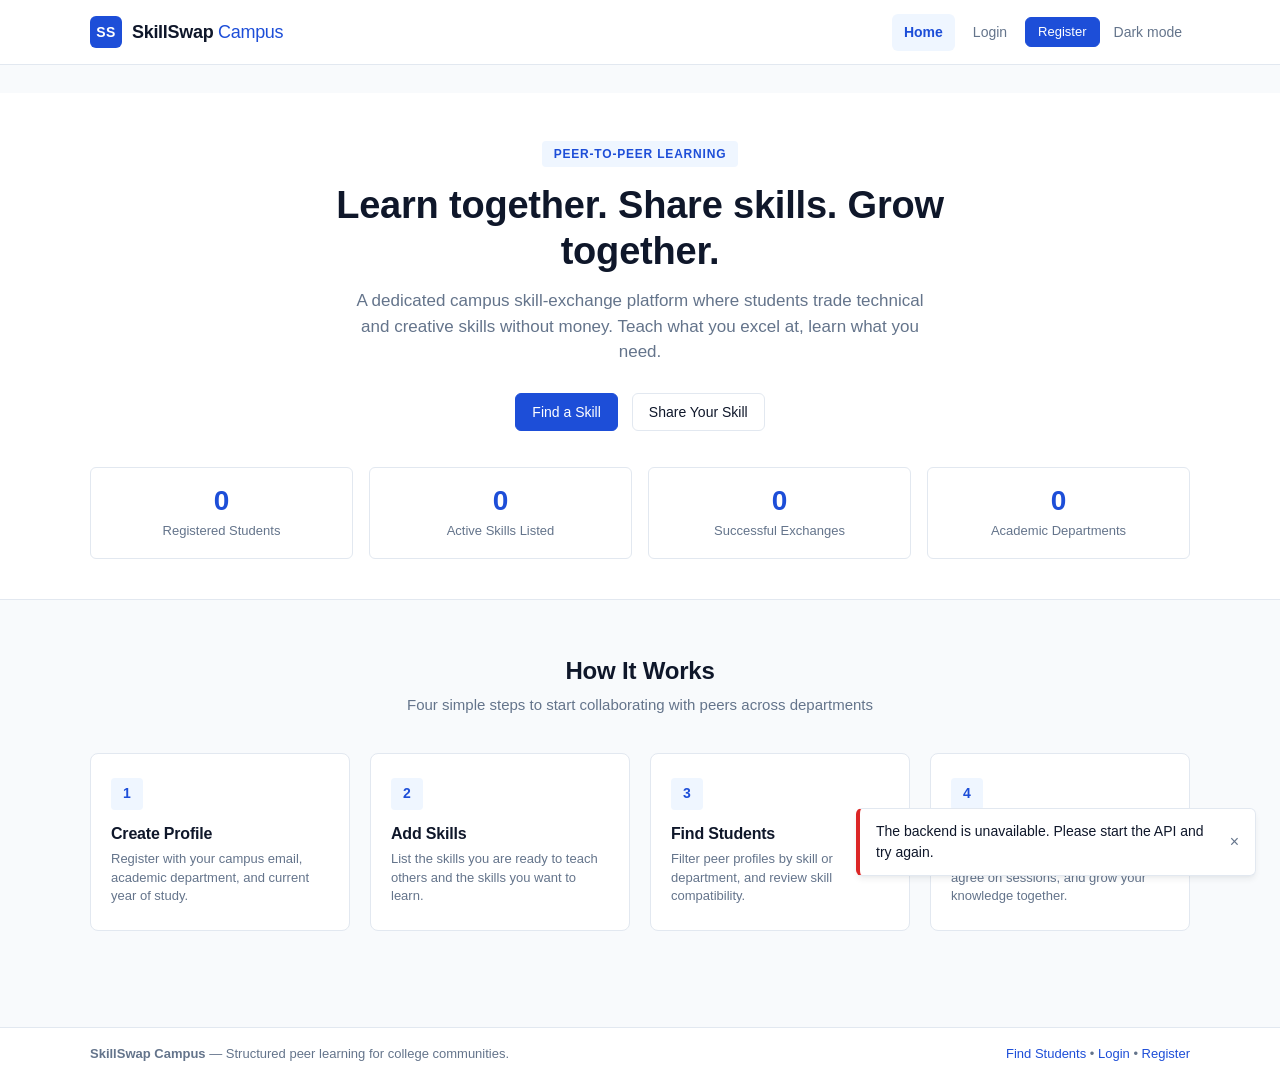
==== index.html @ cbee6427 "Add SkillSwap project with security and feature fixes" ====
<!DOCTYPE html>
<html lang="en">
<head>
  <meta charset="UTF-8">
  <meta name="viewport" content="width=device-width, initial-scale=1.0">
  <title>SkillSwap Campus - College Student Skill-Exchange Platform</title>
  <link rel="stylesheet" href="css/style.css">
</head>
<body>

  <!-- Top Navigation Bar -->
  <header class="site-header">
    <div id="navbar-container"></div>
  </header>

  <!-- Main Content -->
  <main class="main-content">
    <!-- Hero Section -->
    <section class="hero-section">
      <div class="container">
        <span class="hero-tag">Peer-to-Peer Learning</span>
        <h1 class="hero-title">Learn together. Share skills. Grow together.</h1>
        <p class="hero-description">
          A dedicated campus skill-exchange platform where students trade technical and creative skills without money. Teach what you excel at, learn what you need.
        </p>
        <div class="hero-actions">
          <a href="find-students.html" class="btn btn-primary">Find a Skill</a>
          <a href="register.html" class="btn btn-secondary">Share Your Skill</a>
        </div>

        <!-- Platform statistics from current local data -->
        <div class="stats-grid" id="stats-grid">
          <div class="stat-card">
            <div class="stat-value" id="stat-students">0</div>
            <div class="stat-label">Registered Students</div>
          </div>
          <div class="stat-card">
            <div class="stat-value" id="stat-skills">0</div>
            <div class="stat-label">Active Skills Listed</div>
          </div>
          <div class="stat-card">
            <div class="stat-value" id="stat-exchanges">0</div>
            <div class="stat-label">Successful Exchanges</div>
          </div>
          <div class="stat-card">
            <div class="stat-value" id="stat-departments">0</div>
            <div class="stat-label">Academic Departments</div>
          </div>
        </div>
      </div>
    </section>

    <!-- How It Works Section -->
    <section class="how-it-works-section">
      <div class="container">
        <div class="section-header">
          <h2 class="section-title">How It Works</h2>
          <p class="section-subtitle">Four simple steps to start collaborating with peers across departments</p>
        </div>

        <div class="steps-grid">
          <div class="step-card">
            <div class="step-number">1</div>
            <h3 class="step-title">Create Profile</h3>
            <p class="step-desc">Register with your campus email, academic department, and current year of study.</p>
          </div>

          <div class="step-card">
            <div class="step-number">2</div>
            <h3 class="step-title">Add Skills</h3>
            <p class="step-desc">List the skills you are ready to teach others and the skills you want to learn.</p>
          </div>

          <div class="step-card">
            <div class="step-number">3</div>
            <h3 class="step-title">Find Students</h3>
            <p class="step-desc">Filter peer profiles by skill or department, and review skill compatibility.</p>
          </div>

          <div class="step-card">
            <div class="step-number">4</div>
            <h3 class="step-title">Exchange Skills</h3>
            <p class="step-desc">Send structured swap requests, agree on sessions, and grow your knowledge together.</p>
          </div>
        </div>
      </div>
    </section>
  </main>

  <!-- Footer -->
  <footer class="site-footer">
    <div class="container footer-content">
      <div>
        <strong>SkillSwap Campus</strong> &mdash; Structured peer learning for college communities.
      </div>
      <div>
        <a href="find-students.html">Find Students</a> &bull;
        <a href="login.html">Login</a> &bull;
        <a href="register.html">Register</a>
      </div>
    </div>
  </footer>

  <!-- Scripts -->
  <script src="js/api.js"></script>
  <script src="js/app.js"></script>
  <script>
    document.addEventListener("DOMContentLoaded", async () => {
      try {
        const stats = await getStats();
        document.getElementById("stat-students").textContent = stats.students;
        document.getElementById("stat-skills").textContent = stats.skills;
        document.getElementById("stat-exchanges").textContent = stats.exchanges;
        document.getElementById("stat-departments").textContent = stats.departments;
      } catch (error) {
        showToast(error.message, "error");
      }
    });
  </script>
</body>
</html>
---- css/style.css ----
/**
 * SkillSwap Campus - Main Stylesheet
 * Clean, modern college-tech design system.
 * Professional cards, subtle borders, clear typography, and consistent spacing.
 */

:root {
  --font-sans: "Trebuchet MS", "Segoe UI", sans-serif;
  
  /* Primary College Tech Palette */
  --color-primary: #1d4ed8;
  --color-primary-hover: #1e40af;
  --color-primary-light: #eff6ff;
  --color-primary-border: #bfdbfe;

  /* Neutral Shades */
  --color-bg: #f8fafc;
  --color-surface: #ffffff;
  --color-surface-hover: #f1f5f9;
  --color-text-main: #0f172a;
  --color-text-muted: #64748b;
  --color-text-light: #94a3b8;
  --color-border: #e2e8f0;
  --color-border-hover: #cbd5e1;
  --color-border-focus: #93c5fd;

  /* State / Status Colors */
  --color-success: #059669;
  --color-success-bg: #ecfdf5;
  --color-success-border: #a7f3d0;
  --color-success-text: #065f46;

  --color-warning: #d97706;
  --color-warning-bg: #fffbeb;
  --color-warning-border: #fde68a;
  --color-warning-text: #92400e;

  --color-danger: #dc2626;
  --color-danger-bg: #fef2f2;
  --color-danger-border: #fecaca;
  --color-danger-text: #991b1b;

  /* Sizing and Spacing */
  --radius-sm: 4px;
  --radius-md: 6px;
  --radius-lg: 8px;
  --shadow-sm: 0 1px 2px 0 rgba(15, 23, 42, 0.05);
  --shadow-md: 0 4px 6px -1px rgba(15, 23, 42, 0.07), 0 2px 4px -2px rgba(15, 23, 42, 0.05);
  --shadow-lg: 0 10px 15px -3px rgba(15, 23, 42, 0.08), 0 4px 6px -4px rgba(15, 23, 42, 0.04);
  
  --max-width: 1140px;
  --header-height: 64px;
}

body[data-theme="dark"] {
  --color-bg: #111827;
  --color-surface: #1f2937;
  --color-surface-hover: #273548;
  --color-text-main: #f3f4f6;
  --color-text-muted: #aab5c5;
  --color-text-light: #7d8ba0;
  --color-border: #374151;
  --color-border-hover: #4b5563;
  --color-primary-light: #1e3a5f;
  --color-primary-border: #35679b;
  --color-success-bg: #123b32;
  --color-success-border: #23745d;
  --color-success-text: #9be2c7;
  --color-warning-bg: #493718;
  --color-warning-border: #8a6a25;
  --color-warning-text: #f5d58a;
  --color-danger-bg: #4a2024;
  --color-danger-border: #8b3f47;
  --color-danger-text: #fecaca;
  --shadow-sm: 0 1px 2px rgba(0, 0, 0, 0.24);
  --shadow-md: 0 4px 12px rgba(0, 0, 0, 0.28);
}

/* Base Reset & Box Sizing */
*, *::before, *::after {
  box-sizing: border-box;
  margin: 0;
  padding: 0;
}

body {
  font-family: var(--font-sans);
  font-size: 15px;
  line-height: 1.5;
  color: var(--color-text-main);
  background-color: var(--color-bg);
  min-height: 100vh;
  display: flex;
  flex-direction: column;
  -webkit-font-smoothing: antialiased;
}

a {
  color: var(--color-primary);
  text-decoration: none;
  transition: color 0.15s ease;
}

a:hover {
  color: var(--color-primary-hover);
}

img, svg {
  vertical-align: middle;
}

button, input, select, textarea {
  font-family: inherit;
  font-size: inherit;
}

/* Layout Containers */
.container {
  width: 100%;
  max-width: var(--max-width);
  margin-left: auto;
  margin-right: auto;
  padding-left: 20px;
  padding-right: 20px;
}

.main-content {
  flex: 1;
  padding-top: 28px;
  padding-bottom: 40px;
}

/* Header & Navbar */
.site-header {
  background-color: var(--color-surface);
  border-bottom: 1px solid var(--color-border);
  position: sticky;
  top: 0;
  z-index: 100;
}

.navbar {
  display: flex;
  align-items: center;
  justify-content: space-between;
  height: var(--header-height);
  max-width: var(--max-width);
  margin: 0 auto;
  padding: 0 20px;
}

.nav-brand {
  display: flex;
  align-items: center;
}

.brand-link {
  display: flex;
  align-items: center;
  gap: 10px;
  text-decoration: none;
}

.brand-logo-icon {
  display: inline-flex;
  align-items: center;
  justify-content: center;
  width: 32px;
  height: 32px;
  background-color: var(--color-primary);
  color: #ffffff;
  font-weight: 700;
  font-size: 14px;
  border-radius: var(--radius-md);
  letter-spacing: 0.5px;
}

.brand-title {
  font-size: 18px;
  font-weight: 700;
  color: var(--color-text-main);
  letter-spacing: -0.3px;
}

.brand-subtitle {
  font-weight: 400;
  color: var(--color-primary);
}

.nav-collapse {
  display: flex;
  align-items: center;
}

.nav-menu {
  display: flex;
  align-items: center;
  list-style: none;
  gap: 6px;
}

.nav-link {
  display: inline-flex;
  align-items: center;
  padding: 8px 12px;
  font-size: 14px;
  font-weight: 500;
  color: var(--color-text-muted);
  border-radius: var(--radius-md);
  transition: all 0.15s ease;
}

.nav-link:hover {
  color: var(--color-text-main);
  background-color: var(--color-surface-hover);
}

.nav-link.active {
  color: var(--color-primary);
  background-color: var(--color-primary-light);
  font-weight: 600;
}

.badge-counter {
  margin-left: 6px;
  display: inline-flex;
  align-items: center;
  justify-content: center;
  background-color: var(--color-danger);
  color: #ffffff;
  font-size: 11px;
  font-weight: 600;
  min-width: 18px;
  height: 18px;
  padding: 0 5px;
  border-radius: 9px;
  line-height: 1;
}

.user-info-item {
  display: flex;
  align-items: center;
  gap: 12px;
  margin-left: 12px;
  padding-left: 12px;
  border-left: 1px solid var(--color-border);
}

.user-greeting {
  display: flex;
  align-items: center;
  gap: 8px;
  font-size: 13px;
  color: var(--color-text-muted);
}

.user-avatar-small {
  width: 26px;
  height: 26px;
  background-color: var(--color-border);
  color: var(--color-text-main);
  border-radius: var(--radius-sm);
  display: inline-flex;
  align-items: center;
  justify-content: center;
  font-weight: 600;
  font-size: 12px;
}

.dashboard-profile-menu {
  position: relative;
}

.dashboard-profile-trigger {
  display: inline-flex;
  align-items: center;
  gap: 8px;
  min-height: 36px;
  padding: 4px 8px 4px 5px;
  color: var(--color-text-main);
  background: transparent;
  border: 1px solid transparent;
  border-radius: var(--radius-md);
  cursor: pointer;
  font: inherit;
  font-weight: 600;
}

.dashboard-profile-trigger:hover,
.dashboard-profile-trigger[aria-expanded="true"] {
  background: var(--color-surface-hover);
  border-color: var(--color-border);
}

.dashboard-profile-trigger:focus-visible,
.dashboard-profile-menu a:focus-visible,
.dashboard-profile-menu button:focus-visible {
  outline: 2px solid var(--color-primary);
  outline-offset: 2px;
}

.dashboard-profile-trigger .user-avatar-small {
  width: 28px;
  height: 28px;
  border-radius: 50%;
  background: var(--color-primary-light);
  color: var(--color-primary);
}

.dashboard-profile-arrow {
  color: var(--color-text-muted);
  font-size: 12px;
}

.dashboard-profile-dropdown {
  position: absolute;
  top: calc(100% + 8px);
  right: 0;
  z-index: 300;
  display: none;
  width: 236px;
  padding: 8px;
  background: var(--color-surface);
  border: 1px solid var(--color-border);
  border-radius: var(--radius-md);
  box-shadow: var(--shadow-md);
}

.dashboard-profile-dropdown.open {
  display: block;
}

.dashboard-profile-summary {
  padding: 8px 9px 10px;
}

.dashboard-profile-summary strong,
.dashboard-profile-summary small {
  display: block;
}

.dashboard-profile-summary strong {
  color: var(--color-text-main);
  font-size: 14px;
}

.dashboard-profile-summary small {
  overflow: hidden;
  margin-top: 2px;
  color: var(--color-text-muted);
  font-size: 11px;
  text-overflow: ellipsis;
  white-space: nowrap;
}

.dashboard-profile-divider {
  height: 1px;
  margin: 4px 0;
  background: var(--color-border);
}

.dashboard-profile-dropdown a,
.dashboard-profile-dropdown .dashboard-menu-action {
  display: block;
  width: 100%;
  padding: 8px 9px;
  color: var(--color-text-main);
  background: transparent;
  border: 0;
  border-radius: var(--radius-sm);
  cursor: pointer;
  font: inherit;
  font-size: 13px;
  text-align: left;
  text-decoration: none;
}

.dashboard-profile-dropdown a:hover,
.dashboard-profile-dropdown .dashboard-menu-action:hover {
  color: var(--color-primary);
  background: var(--color-surface-hover);
}

.dashboard-profile-dropdown .dashboard-menu-logout:hover {
  color: var(--color-danger);
}

.nav-toggle {
  display: none;
  background: none;
  border: 1px solid var(--color-border);
  border-radius: var(--radius-sm);
  padding: 6px 8px;
  cursor: pointer;
  flex-direction: column;
  gap: 4px;
}

.toggle-bar {
  display: block;
  width: 18px;
  height: 2px;
  background-color: var(--color-text-main);
}

/* Typography & Headings */
h1, h2, h3, h4, h5, h6 {
  color: var(--color-text-main);
  font-weight: 600;
  line-height: 1.25;
  letter-spacing: -0.2px;
}

h1 { font-size: 28px; }
h2 { font-size: 22px; }
h3 { font-size: 18px; }
h4 { font-size: 16px; }

.page-header {
  margin-bottom: 24px;
}

.page-header-row {
  display: flex;
  justify-content: space-between;
  align-items: flex-start;
  gap: 16px;
  flex-wrap: wrap;
}

.page-title {
  margin-bottom: 4px;
}

.page-description {
  color: var(--color-text-muted);
  font-size: 14px;
}

/* Buttons */
.btn {
  display: inline-flex;
  align-items: center;
  justify-content: center;
  padding: 9px 16px;
  font-size: 14px;
  font-weight: 500;
  border-radius: var(--radius-md);
  border: 1px solid transparent;
  cursor: pointer;
  transition: all 0.15s ease;
  line-height: 1.3;
  text-decoration: none;
  gap: 6px;
}

.btn-primary {
  background-color: var(--color-primary);
  color: #ffffff;
  border-color: var(--color-primary);
}

.btn-primary:hover {
  background-color: var(--color-primary-hover);
  border-color: var(--color-primary-hover);
  color: #ffffff;
}

.btn-secondary {
  background-color: var(--color-surface);
  color: var(--color-text-main);
  border-color: var(--color-border);
}

.btn-secondary:hover {
  background-color: var(--color-surface-hover);
  border-color: var(--color-border-hover);
  color: var(--color-text-main);
}

.btn-success {
  background-color: var(--color-success);
  color: #ffffff;
  border-color: var(--color-success);
}

.btn-success:hover {
  background-color: #047857;
  color: #ffffff;
}

.btn-danger {
  background-color: var(--color-danger);
  color: #ffffff;
  border-color: var(--color-danger);
}

.btn-danger:hover {
  background-color: #b91c1c;
  color: #ffffff;
}

.btn-outline-danger {
  background-color: transparent;
  color: var(--color-danger);
  border-color: var(--color-danger-border);
}

.btn-outline-danger:hover {
  background-color: var(--color-danger-bg);
  border-color: var(--color-danger);
}

.btn-text {
  background: none;
  border: none;
  color: var(--color-text-muted);
  cursor: pointer;
  font-size: 14px;
  padding: 6px 8px;
  border-radius: var(--radius-sm);
  transition: color 0.15s ease;
}

.btn-text:hover {
  color: var(--color-text-main);
  background-color: var(--color-surface-hover);
}

.theme-toggle {
  white-space: nowrap;
}

.btn-logout:hover {
  color: var(--color-danger);
  animation: logoutPulse 0.9s ease-in-out infinite;
}

@keyframes logoutPulse {
  0%, 100% { opacity: 1; }
  50% { opacity: 0.55; }
}

.btn-sm {
  padding: 6px 12px;
  font-size: 13px;
}

.btn-block {
  width: 100%;
}

/* Cards & Surfaces */
.card {
  background-color: var(--color-surface);
  border: 1px solid var(--color-border);
  border-radius: var(--radius-lg);
  box-shadow: var(--shadow-sm);
  padding: 20px;
}

.card-header {
  display: flex;
  justify-content: space-between;
  align-items: center;
  padding-bottom: 14px;
  margin-bottom: 16px;
  border-bottom: 1px solid var(--color-border);
}

.card-title {
  font-size: 16px;
  font-weight: 600;
  color: var(--color-text-main);
}

/* Badges & Tags */
.badge {
  display: inline-flex;
  align-items: center;
  padding: 3px 8px;
  font-size: 12px;
  font-weight: 500;
  border-radius: var(--radius-sm);
  line-height: 1.2;
}

.badge-primary {
  background-color: var(--color-primary-light);
  color: var(--color-primary);
  border: 1px solid var(--color-primary-border);
}

.badge-success {
  background-color: var(--color-success-bg);
  color: var(--color-success-text);
  border: 1px solid var(--color-success-border);
}

.badge-warning {
  background-color: var(--color-warning-bg);
  color: var(--color-warning-text);
  border: 1px solid var(--color-warning-border);
}

.badge-danger {
  background-color: var(--color-danger-bg);
  color: var(--color-danger-text);
  border: 1px solid var(--color-danger-border);
}

.badge-neutral {
  background-color: #f1f5f9;
  color: #475569;
  border: 1px solid var(--color-border);
}

/* Skill Tags */
.skill-tag-group {
  display: flex;
  flex-wrap: wrap;
  gap: 6px;
  margin-top: 6px;
}

.skill-tag {
  display: inline-flex;
  align-items: center;
  gap: 6px;
  padding: 4px 10px;
  font-size: 13px;
  border-radius: var(--radius-sm);
  border: 1px solid var(--color-border);
  background-color: var(--color-surface);
  color: var(--color-text-main);
  transition: border-color 0.15s ease;
}

.skill-tag-teach {
  background-color: #f0fdf4;
  border-color: #bbf7d0;
  color: #166534;
}

.skill-tag-learn {
  background-color: #eff6ff;
  border-color: #bfdbfe;
  color: #1e40af;
}

.skill-tag-remove {
  background: none;
  border: none;
  cursor: pointer;
  color: var(--color-text-muted);
  font-size: 14px;
  line-height: 1;
  padding: 0;
  display: inline-flex;
}

.skill-tag-remove:hover {
  color: var(--color-danger);
}

/* Forms & Inputs */
.form-group {
  margin-bottom: 16px;
}

.form-label {
  display: block;
  font-size: 13px;
  font-weight: 500;
  color: var(--color-text-main);
  margin-bottom: 6px;
}

.form-input,
.form-select,
.form-textarea {
  width: 100%;
  padding: 9px 12px;
  font-size: 14px;
  color: var(--color-text-main);
  background-color: var(--color-surface);
  border: 1px solid var(--color-border);
  border-radius: var(--radius-md);
  transition: border-color 0.15s ease, box-shadow 0.15s ease;
  outline: none;
}

.form-input:focus,
.form-select:focus,
.form-textarea:focus {
  border-color: var(--color-primary);
  box-shadow: 0 0 0 3px rgba(29, 78, 216, 0.12);
}

.form-textarea {
  resize: vertical;
  min-height: 80px;
}

.form-help {
  font-size: 12px;
  color: var(--color-text-muted);
  margin-top: 4px;
}

.form-error {
  font-size: 12px;
  color: var(--color-danger);
  margin-top: 4px;
  display: none;
}

.form-error.visible {
  display: block;
}

/* Tables */
.table-responsive {
  width: 100%;
  overflow-x: auto;
}

.data-table {
  width: 100%;
  border-collapse: collapse;
  text-align: left;
  font-size: 14px;
}

.data-table th {
  padding: 10px 14px;
  background-color: var(--color-bg);
  color: var(--color-text-muted);
  font-weight: 600;
  font-size: 12px;
  text-transform: uppercase;
  letter-spacing: 0.5px;
  border-bottom: 1px solid var(--color-border);
}

.data-table td {
  padding: 12px 14px;
  border-bottom: 1px solid var(--color-border);
  color: var(--color-text-main);
}

.data-table tbody tr:hover {
  background-color: var(--color-surface-hover);
}

/* Modals */
.modal-overlay {
  position: fixed;
  top: 0;
  left: 0;
  right: 0;
  bottom: 0;
  background-color: rgba(15, 23, 42, 0.5);
  display: flex;
  align-items: center;
  justify-content: center;
  z-index: 1000;
  padding: 16px;
  opacity: 0;
  visibility: hidden;
  transition: opacity 0.2s ease, visibility 0.2s ease;
}

.modal-overlay.active {
  opacity: 1;
  visibility: visible;
}

.modal-box {
  background-color: var(--color-surface);
  border: 1px solid var(--color-border);
  border-radius: var(--radius-lg);
  box-shadow: var(--shadow-lg);
  width: 100%;
  max-width: 520px;
  max-height: 90vh;
  overflow-y: auto;
}

.modal-header {
  display: flex;
  justify-content: space-between;
  align-items: center;
  padding: 16px 20px;
  border-bottom: 1px solid var(--color-border);
}

.modal-title {
  font-size: 16px;
  font-weight: 600;
}

.modal-close {
  background: none;
  border: none;
  font-size: 20px;
  color: var(--color-text-muted);
  cursor: pointer;
  line-height: 1;
}

.modal-close:hover {
  color: var(--color-text-main);
}

.modal-body {
  padding: 20px;
}

.modal-footer {
  display: flex;
  justify-content: flex-end;
  gap: 10px;
  padding: 14px 20px;
  border-top: 1px solid var(--color-border);
  background-color: var(--color-bg);
}

/* Toast Notifications */
.toast-container {
  position: fixed;
  bottom: 24px;
  right: 24px;
  z-index: 1100;
  display: flex;
  flex-direction: column;
  gap: 8px;
}

.toast {
  display: flex;
  align-items: center;
  justify-content: space-between;
  gap: 12px;
  min-width: 280px;
  max-width: 400px;
  padding: 12px 16px;
  background-color: var(--color-surface);
  border: 1px solid var(--color-border);
  border-radius: var(--radius-md);
  box-shadow: var(--shadow-md);
  font-size: 14px;
  animation: slideIn 0.2s ease forwards;
}

.toast-info {
  border-left: 4px solid var(--color-primary);
}

.toast-success {
  border-left: 4px solid var(--color-success);
}

.toast-error {
  border-left: 4px solid var(--color-danger);
}

.toast-close {
  background: none;
  border: none;
  color: var(--color-text-muted);
  font-size: 16px;
  cursor: pointer;
}

.toast-fadeout {
  opacity: 0;
  transform: translateY(6px);
  transition: opacity 0.3s ease, transform 0.3s ease;
}

@keyframes slideIn {
  from { opacity: 0; transform: translateY(10px); }
  to { opacity: 1; transform: translateY(0); }
}

/* Landing Page Specifics */
.hero-section {
  padding: 48px 0 40px;
  text-align: center;
  border-bottom: 1px solid var(--color-border);
  background-color: var(--color-surface);
}

.hero-tag {
  display: inline-block;
  padding: 4px 12px;
  font-size: 12px;
  font-weight: 600;
  text-transform: uppercase;
  letter-spacing: 0.8px;
  color: var(--color-primary);
  background-color: var(--color-primary-light);
  border-radius: var(--radius-sm);
  margin-bottom: 16px;
}

.hero-title {
  font-size: 38px;
  font-weight: 700;
  color: var(--color-text-main);
  max-width: 720px;
  margin: 0 auto 14px;
  line-height: 1.2;
}

.hero-description {
  font-size: 17px;
  color: var(--color-text-muted);
  max-width: 600px;
  margin: 0 auto 28px;
}

.hero-actions {
  display: flex;
  justify-content: center;
  gap: 14px;
  flex-wrap: wrap;
}

.stats-grid {
  display: grid;
  grid-template-columns: repeat(4, 1fr);
  gap: 16px;
  margin-top: 36px;
}

.stat-card {
  background-color: var(--color-surface);
  border: 1px solid var(--color-border);
  border-radius: var(--radius-md);
  padding: 18px;
  text-align: center;
}

.stat-value {
  font-size: 28px;
  font-weight: 700;
  color: var(--color-primary);
  line-height: 1.1;
  margin-bottom: 4px;
}

.stat-label {
  font-size: 13px;
  color: var(--color-text-muted);
  font-weight: 500;
}

.how-it-works-section {
  padding: 56px 0;
}

.section-header {
  text-align: center;
  margin-bottom: 36px;
}

.section-title {
  font-size: 24px;
  margin-bottom: 8px;
}

.section-subtitle {
  color: var(--color-text-muted);
  font-size: 15px;
}

.steps-grid {
  display: grid;
  grid-template-columns: repeat(4, 1fr);
  gap: 20px;
}

.step-card {
  background-color: var(--color-surface);
  border: 1px solid var(--color-border);
  border-radius: var(--radius-lg);
  padding: 24px 20px;
  position: relative;
}

.step-number {
  display: inline-flex;
  align-items: center;
  justify-content: center;
  width: 32px;
  height: 32px;
  background-color: var(--color-primary-light);
  color: var(--color-primary);
  font-size: 14px;
  font-weight: 700;
  border-radius: var(--radius-sm);
  margin-bottom: 14px;
}

.step-title {
  font-size: 16px;
  font-weight: 600;
  margin-bottom: 6px;
}

.step-desc {
  font-size: 13px;
  color: var(--color-text-muted);
  line-height: 1.45;
}

/* Auth Cards (Login & Register) */
.auth-wrapper {
  display: grid;
  grid-template-columns: minmax(0, 1fr) minmax(360px, 440px);
  align-items: center;
  gap: 72px;
  max-width: 1000px;
  min-height: 520px;
  align-items: center;
  padding: 20px 0 40px;
}

.auth-intro {
  max-width: 500px;
}

.auth-eyebrow {
  display: inline-block;
  color: var(--color-primary);
  font-size: 12px;
  font-weight: 700;
  letter-spacing: 1.2px;
  text-transform: uppercase;
  margin-bottom: 16px;
}

.auth-intro h1 {
  font-size: 38px;
  line-height: 1.08;
  margin-bottom: 18px;
}

.auth-intro > p {
  color: var(--color-text-muted);
  font-size: 16px;
  line-height: 1.65;
}

.benefit-list {
  display: grid;
  gap: 10px;
  list-style: none;
  margin: 28px 0;
  color: var(--color-text-main);
  font-size: 14px;
  font-weight: 600;
}

.benefit-list li::before {
  content: "";
  display: inline-block;
  width: 7px;
  height: 7px;
  margin-right: 12px;
  background: var(--color-success);
  border-radius: 50%;
  vertical-align: 1px;
}

.auth-callout {
  border-left: 3px solid var(--color-primary);
  padding-left: 14px;
  font-weight: 700;
  color: var(--color-text-main) !important;
}

.auth-card {
  width: 100%;
  max-width: 440px;
  background-color: var(--color-surface);
  border: 1px solid var(--color-border);
  border-radius: var(--radius-lg);
  box-shadow: var(--shadow-sm);
  padding: 24px;
}

.auth-header {
  text-align: center;
  margin-bottom: 24px;
}

.auth-brand-mark {
  display: inline-flex;
  align-items: center;
  justify-content: center;
  width: 38px;
  height: 38px;
  margin-bottom: 12px;
  border-radius: var(--radius-md);
  background: var(--color-primary);
  color: #fff;
  font-size: 13px;
  font-weight: 700;
  letter-spacing: 0.6px;
}

.auth-header h1 {
  font-size: 22px;
  margin-bottom: 6px;
}

.auth-header h2 {
  font-size: 24px;
  margin-bottom: 6px;
}

.password-field {
  position: relative;
}

.password-field .form-input {
  padding-right: 58px;
}

.password-toggle {
  position: absolute;
  top: 50%;
  right: 8px;
  transform: translateY(-50%);
  border: 0;
  background: transparent;
  color: var(--color-primary);
  cursor: pointer;
  font-size: 12px;
  font-weight: 600;
  padding: 5px;
}

.password-toggle:hover {
  color: var(--color-primary-hover);
}

.btn:disabled {
  cursor: not-allowed;
  opacity: 0.65;
}

.auth-footer {
  text-align: center;
  margin-top: 20px;
  font-size: 13px;
  color: var(--color-text-muted);
}

/* Dashboard Layout */
.dashboard-grid {
  display: grid;
  grid-template-columns: 320px 1fr;
  gap: 24px;
}

.profile-summary-box {
  text-align: center;
  padding: 20px 16px;
}

.profile-avatar-large {
  width: 64px;
  height: 64px;
  background-color: var(--color-primary-light);
  color: var(--color-primary);
  border-radius: var(--radius-md);
  display: inline-flex;
  align-items: center;
  justify-content: center;
  font-size: 24px;
  font-weight: 700;
  margin-bottom: 12px;
}

.profile-name {
  font-size: 18px;
  font-weight: 600;
  margin-bottom: 4px;
}

.profile-dept {
  font-size: 13px;
  color: var(--color-text-muted);
  margin-bottom: 12px;
}

.profile-meta-row {
  display: flex;
  justify-content: center;
  gap: 8px;
  font-size: 12px;
  color: var(--color-text-muted);
  margin-bottom: 16px;
}

.quick-actions-bar {
  display: flex;
  gap: 10px;
  margin-bottom: 20px;
  flex-wrap: wrap;
}

.dashboard-sections {
  display: flex;
  flex-direction: column;
  gap: 20px;
}

.recommended-list {
  display: grid;
  gap: 10px;
}

.recommended-student {
  display: flex;
  align-items: center;
  gap: 10px;
  padding: 8px;
  color: var(--color-text-main);
  border-radius: var(--radius-md);
}

.recommended-student:hover {
  background: var(--color-surface-hover);
  color: var(--color-text-main);
}

.recommended-student strong,
.recommended-student small {
  display: block;
}

.recommended-student small {
  color: var(--color-text-muted);
  font-size: 12px;
  margin-top: 2px;
}

/* Student Cards (Find Students) */
.search-filter-card {
  margin-bottom: 24px;
}

.filters-row {
  display: grid;
  grid-template-columns: 2fr 1.2fr 1.2fr;
  gap: 14px;
}

.filter-actions {
  display: flex;
  justify-content: flex-end;
  grid-column: 1 / -1;
}

.students-grid {
  display: grid;
  grid-template-columns: repeat(auto-fill, minmax(320px, 1fr));
  gap: 20px;
}

.student-card {
  background-color: var(--color-surface);
  border: 1px solid var(--color-border);
  border-radius: var(--radius-lg);
  padding: 16px;
  display: flex;
  flex-direction: column;
  justify-content: space-between;
  transition: transform 0.15s ease, box-shadow 0.15s ease;
}

.student-card:hover {
  box-shadow: var(--shadow-md);
}

.student-card-header {
  display: flex;
  align-items: flex-start;
  gap: 12px;
  margin-bottom: 14px;
}

.student-avatar {
  width: 42px;
  height: 42px;
  background-color: var(--color-primary-light);
  color: var(--color-primary);
  font-size: 16px;
  font-weight: 600;
  border-radius: var(--radius-md);
  display: flex;
  align-items: center;
  justify-content: center;
  flex-shrink: 0;
}

.student-header-info {
  flex: 1;
}

.student-card-name {
  font-size: 16px;
  font-weight: 600;
  color: var(--color-text-main);
  line-height: 1.2;
  margin-bottom: 2px;
}

.student-card-dept {
  font-size: 12px;
  color: var(--color-text-muted);
}

.student-skills-section {
  margin-bottom: 16px;
}

.skills-subgroup {
  margin-bottom: 10px;
}

.skills-subgroup-label {
  font-size: 11px;
  font-weight: 600;
  text-transform: uppercase;
  letter-spacing: 0.5px;
  color: var(--color-text-muted);
  margin-bottom: 4px;
}

.student-card-actions {
  display: flex;
  gap: 8px;
  margin-top: 14px;
  padding-top: 14px;
  border-top: 1px solid var(--color-border);
}

.student-match-info {
  display: grid;
  gap: 4px;
  margin-top: 12px;
  padding: 9px 10px;
  background-color: var(--color-primary-light);
  border-left: 3px solid var(--color-primary);
  color: var(--color-text-main);
  font-size: 12px;
}

.student-match-info strong {
  color: var(--color-primary);
}

/* Compatibility Highlight Box */
.compatibility-banner {
  padding: 16px;
  border-radius: var(--radius-md);
  margin-bottom: 20px;
}

.compatibility-match {
  background-color: #f0fdf4;
  border: 1px solid #86efac;
}

.compatibility-partial {
  background-color: #eff6ff;
  border: 1px solid #bfdbfe;
}

.compatibility-none {
  background-color: var(--color-bg);
  border: 1px solid var(--color-border);
}

.compatibility-title {
  font-size: 14px;
  font-weight: 700;
  margin-bottom: 6px;
  display: flex;
  align-items: center;
  gap: 8px;
}

.compatibility-match .compatibility-title {
  color: #166534;
}

.compatibility-partial .compatibility-title {
  color: #1e40af;
}

.compatibility-none .compatibility-title {
  color: var(--color-text-muted);
}

.compatibility-desc {
  font-size: 13px;
  line-height: 1.45;
  color: var(--color-text-main);
}

.compatibility-details-list {
  margin-top: 8px;
  padding-left: 18px;
  font-size: 13px;
  color: var(--color-text-main);
}

/* Requests Tabs & Lists */
.tabs-nav {
  display: flex;
  gap: 8px;
  border-bottom: 1px solid var(--color-border);
  margin-bottom: 20px;
}

.tab-btn {
  background: none;
  border: none;
  padding: 10px 16px;
  font-size: 14px;
  font-weight: 500;
  color: var(--color-text-muted);
  cursor: pointer;
  border-bottom: 2px solid transparent;
  transition: all 0.15s ease;
}

.tab-btn:hover {
  color: var(--color-text-main);
}

.tab-btn.active {
  color: var(--color-primary);
  border-bottom-color: var(--color-primary);
  font-weight: 600;
}

.requests-list {
  display: flex;
  flex-direction: column;
  gap: 12px;
}

.request-item {
  background-color: var(--color-surface);
  border: 1px solid var(--color-border);
  border-radius: var(--radius-md);
  padding: 14px 16px;
  display: flex;
  justify-content: space-between;
  align-items: center;
  gap: 16px;
}

.request-item-main {
  flex: 1;
}

.request-item-title {
  font-size: 15px;
  font-weight: 600;
  margin-bottom: 4px;
}

.request-exchange-info {
  display: flex;
  align-items: center;
  gap: 8px;
  font-size: 13px;
  color: var(--color-text-muted);
  flex-wrap: wrap;
}

.exchange-arrow {
  color: var(--color-text-light);
  font-weight: 700;
}

.request-actions {
  display: flex;
  align-items: center;
  gap: 8px;
}

/* Empty State */
.empty-state {
  text-align: center;
  padding: 40px 20px;
  color: var(--color-text-muted);
}

.empty-state-title {
  font-size: 16px;
  font-weight: 600;
  color: var(--color-text-main);
  margin-bottom: 6px;
}

.empty-state-desc {
  font-size: 13px;
  max-width: 400px;
  margin: 0 auto;
}

/* Site Footer */
.site-footer {
  margin-top: auto;
  background-color: var(--color-surface);
  border-top: 1px solid var(--color-border);
  padding: 16px 0;
  font-size: 13px;
  color: var(--color-text-muted);
}

.footer-content {
  display: flex;
  justify-content: space-between;
  align-items: center;
  flex-wrap: wrap;
  gap: 14px;
}

/* Responsive Breakpoints */
@media (max-width: 900px) {
  .dashboard-grid {
    grid-template-columns: 1fr;
  }
  .stats-grid {
    grid-template-columns: repeat(2, 1fr);
  }
  .steps-grid {
    grid-template-columns: repeat(2, 1fr);
  }
  .filters-row {
    grid-template-columns: 1fr;
  }
  .auth-wrapper {
    grid-template-columns: 1fr;
    gap: 28px;
    min-height: auto;
    max-width: 600px;
  }
  .auth-intro {
    max-width: none;
    text-align: center;
  }
  .benefit-list {
    display: flex;
    justify-content: center;
    flex-wrap: wrap;
    gap: 14px;
  }
  .auth-callout {
    display: inline-block;
    text-align: left;
  }
}

@media (max-width: 680px) {
  .nav-toggle {
    display: flex;
  }
  .nav-collapse {
    display: none;
    position: absolute;
    top: var(--header-height);
    left: 0;
    right: 0;
    background-color: var(--color-surface);
    border-bottom: 1px solid var(--color-border);
    padding: 16px;
    box-shadow: var(--shadow-md);
  }
  .nav-collapse.open {
    display: block;
  }
  .nav-menu {
    flex-direction: column;
    align-items: flex-start;
    gap: 8px;
  }
  .user-info-item {
    margin-left: 0;
    padding-left: 0;
    border-left: none;
    border-top: 1px solid var(--color-border);
    padding-top: 12px;
    width: 100%;
    justify-content: space-between;
  }
  .dashboard-profile-dropdown {
    width: min(236px, calc(100vw - 32px));
  }
  .stats-grid {
    grid-template-columns: 1fr;
  }
  .steps-grid {
    grid-template-columns: 1fr;
  }
  .hero-title {
    font-size: 28px;
  }
  .request-item {
    flex-direction: column;
    align-items: flex-start;
  }
  .request-actions {
    width: 100%;
    justify-content: flex-start;
  }

  .auth-wrapper {
    padding-top: 12px;
  }
  .auth-intro h1 {
    font-size: 32px;
  }
  .auth-card {
    padding: 22px;
  }
}
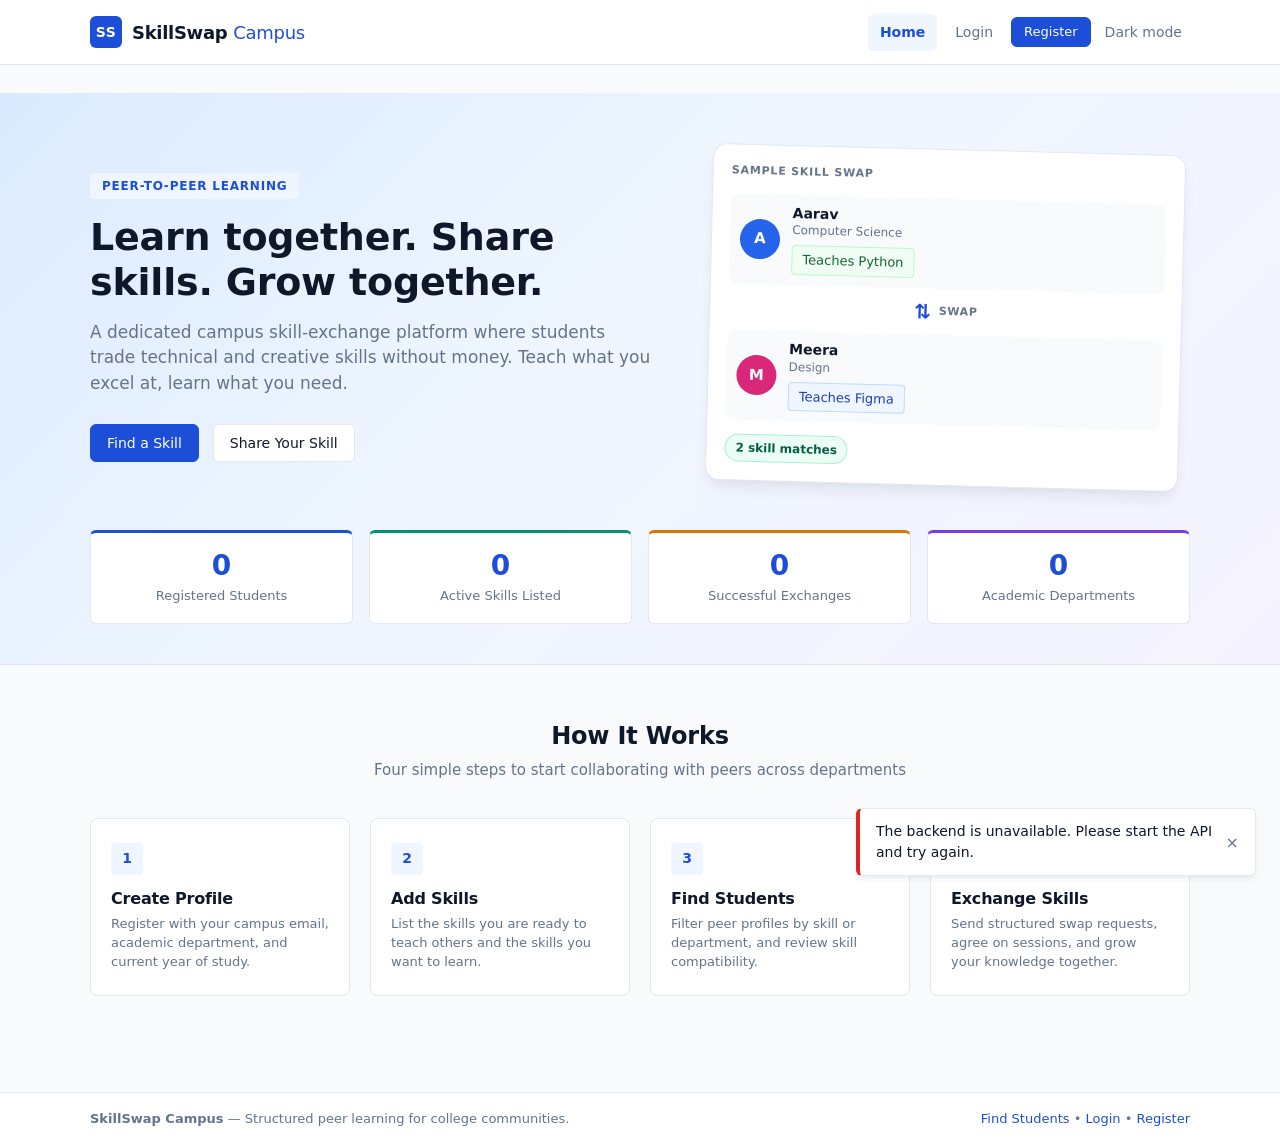
==== commit 98276c20: "UI polish: hero visual, avatar colors, hover lift, match pill, stat accents" ====
--- a/index.html
+++ b/index.html
@@ -18,14 +18,43 @@
     <!-- Hero Section -->
     <section class="hero-section">
       <div class="container">
-        <span class="hero-tag">Peer-to-Peer Learning</span>
-        <h1 class="hero-title">Learn together. Share skills. Grow together.</h1>
-        <p class="hero-description">
-          A dedicated campus skill-exchange platform where students trade technical and creative skills without money. Teach what you excel at, learn what you need.
-        </p>
-        <div class="hero-actions">
-          <a href="find-students.html" class="btn btn-primary">Find a Skill</a>
-          <a href="register.html" class="btn btn-secondary">Share Your Skill</a>
+        <div class="hero-grid">
+          <div class="hero-copy">
+            <span class="hero-tag">Peer-to-Peer Learning</span>
+            <h1 class="hero-title">Learn together. Share skills. Grow together.</h1>
+            <p class="hero-description">
+              A dedicated campus skill-exchange platform where students trade technical and creative skills without money. Teach what you excel at, learn what you need.
+            </p>
+            <div class="hero-actions">
+              <a href="find-students.html" class="btn btn-primary">Find a Skill</a>
+              <a href="register.html" class="btn btn-secondary">Share Your Skill</a>
+            </div>
+          </div>
+
+          <!-- Illustrative swap preview (sample data, not live) -->
+          <div class="hero-visual" aria-hidden="true">
+            <div class="swap-mock">
+              <div class="swap-mock-label">Sample skill swap</div>
+              <div class="swap-mock-person">
+                <div class="swap-mock-avatar" style="background:#2563eb">A</div>
+                <div>
+                  <strong>Aarav</strong>
+                  <small>Computer Science</small>
+                  <span class="skill-tag skill-tag-teach">Teaches Python</span>
+                </div>
+              </div>
+              <div class="swap-mock-arrows">&#8645; <span>swap</span></div>
+              <div class="swap-mock-person">
+                <div class="swap-mock-avatar" style="background:#db2777">M</div>
+                <div>
+                  <strong>Meera</strong>
+                  <small>Design</small>
+                  <span class="skill-tag skill-tag-learn">Teaches Figma</span>
+                </div>
+              </div>
+              <span class="swap-mock-badge">2 skill matches</span>
+            </div>
+          </div>
         </div>
 
         <!-- Platform statistics from current local data -->
@@ -118,4 +147,4 @@
     });
   </script>
 </body>
-</html>
+</html>
--- a/css/style.css
+++ b/css/style.css
@@ -5,7 +5,7 @@
  */
 
 :root {
-  --font-sans: "Trebuchet MS", "Segoe UI", sans-serif;
+  --font-sans: "Segoe UI", system-ui, -apple-system, "Helvetica Neue", Arial, sans-serif;
   
   /* Primary College Tech Palette */
   --color-primary: #1d4ed8;
@@ -74,6 +74,7 @@
   --color-danger-text: #fecaca;
   --shadow-sm: 0 1px 2px rgba(0, 0, 0, 0.24);
   --shadow-md: 0 4px 12px rgba(0, 0, 0, 0.28);
+  --shadow-lg: 0 10px 24px rgba(0, 0, 0, 0.4);
 }
 
 /* Base Reset & Box Sizing */
@@ -887,9 +888,145 @@
 /* Landing Page Specifics */
 .hero-section {
   padding: 48px 0 40px;
-  text-align: center;
   border-bottom: 1px solid var(--color-border);
-  background-color: var(--color-surface);
+  background: linear-gradient(135deg, #dbeafe 0%, #eff6ff 45%, #f5f3ff 100%);
+}
+
+body[data-theme="dark"] .hero-section {
+  background: linear-gradient(135deg, #172554 0%, #1e293b 55%, #2e1065 100%);
+}
+
+.hero-grid {
+  display: grid;
+  grid-template-columns: minmax(0, 1.15fr) minmax(0, 1fr);
+  align-items: center;
+  gap: 48px;
+}
+
+.hero-copy .hero-title,
+.hero-copy .hero-description {
+  margin-left: 0;
+  margin-right: 0;
+}
+
+.hero-copy .hero-actions {
+  justify-content: flex-start;
+}
+
+.hero-visual {
+  position: relative;
+  padding: 8px;
+}
+
+.swap-mock {
+  background: var(--color-surface);
+  border: 1px solid var(--color-border);
+  border-radius: 14px;
+  box-shadow: var(--shadow-lg);
+  padding: 18px;
+  transform: rotate(1.5deg);
+}
+
+.swap-mock-label {
+  font-size: 11px;
+  font-weight: 700;
+  letter-spacing: 0.8px;
+  text-transform: uppercase;
+  color: var(--color-text-muted);
+  margin-bottom: 14px;
+}
+
+.swap-mock-person {
+  display: flex;
+  align-items: center;
+  gap: 12px;
+  padding: 10px;
+  border-radius: var(--radius-lg);
+  background: var(--color-bg);
+}
+
+.swap-mock-person strong {
+  display: block;
+  font-size: 14px;
+  line-height: 1.2;
+}
+
+.swap-mock-person small {
+  display: block;
+  font-size: 12px;
+  color: var(--color-text-muted);
+  margin-bottom: 6px;
+}
+
+.swap-mock-avatar {
+  width: 40px;
+  height: 40px;
+  flex-shrink: 0;
+  display: flex;
+  align-items: center;
+  justify-content: center;
+  border-radius: 50%;
+  font-weight: 700;
+  color: #fff;
+}
+
+.swap-mock-arrows {
+  display: flex;
+  align-items: center;
+  justify-content: center;
+  gap: 8px;
+  margin: 8px 0;
+  font-size: 20px;
+  font-weight: 700;
+  color: var(--color-primary);
+}
+
+.swap-mock-arrows span {
+  font-size: 11px;
+  letter-spacing: 0.6px;
+  text-transform: uppercase;
+  color: var(--color-text-muted);
+}
+
+.swap-mock-badge {
+  display: inline-block;
+  margin-top: 14px;
+  padding: 4px 10px;
+  font-size: 12px;
+  font-weight: 600;
+  color: var(--color-success-text);
+  background: var(--color-success-bg);
+  border: 1px solid var(--color-success-border);
+  border-radius: 999px;
+}
+
+/* Per-student avatar colour (hue set by app.js from the name) */
+.student-avatar[style*="--h"],
+.profile-avatar-large[style*="--h"],
+.user-avatar-small[style*="--h"] {
+  background: hsl(var(--h) 75% 90%) !important;
+  color: hsl(var(--h) 65% 28%) !important;
+}
+
+body[data-theme="dark"] .student-avatar[style*="--h"],
+body[data-theme="dark"] .profile-avatar-large[style*="--h"],
+body[data-theme="dark"] .user-avatar-small[style*="--h"] {
+  background: hsl(var(--h) 45% 28%) !important;
+  color: hsl(var(--h) 85% 88%) !important;
+}
+
+/* Skill-match pill */
+.match-pill {
+  display: inline-flex;
+  align-items: center;
+  margin-top: 6px;
+  padding: 2px 9px;
+  font-size: 11px;
+  font-weight: 700;
+  color: var(--color-success-text);
+  background: var(--color-success-bg);
+  border: 1px solid var(--color-success-border);
+  border-radius: 999px;
 }
 
 .hero-tag {
@@ -941,7 +1078,12 @@
   border-radius: var(--radius-md);
   padding: 18px;
   text-align: center;
-}
+  border-top: 3px solid var(--color-primary);
+}
+
+.stat-card:nth-child(2) { border-top-color: #059669; }
+.stat-card:nth-child(3) { border-top-color: #d97706; }
+.stat-card:nth-child(4) { border-top-color: #7c3aed; }
 
 .stat-value {
   font-size: 28px;
@@ -1284,8 +1426,16 @@
   transition: transform 0.15s ease, box-shadow 0.15s ease;
 }
 
-.student-card:hover {
-  box-shadow: var(--shadow-md);
+.student-card:hover,
+.potential-match-card:hover,
+.recommended-student:hover {
+  transform: translateY(-3px);
+  box-shadow: var(--shadow-lg);
+}
+
+.potential-match-card,
+.recommended-student {
+  transition: transform 0.15s ease, box-shadow 0.15s ease, border-color 0.15s ease;
 }
 
 .student-card-header {
@@ -1539,6 +1689,14 @@
 
 /* Responsive Breakpoints */
 @media (max-width: 900px) {
+  .hero-grid {
+    grid-template-columns: 1fr;
+    gap: 28px;
+  }
+  .swap-mock {
+    transform: none;
+    max-width: 420px;
+  }
   .dashboard-grid {
     grid-template-columns: 1fr;
   }
@@ -1635,4 +1793,4 @@
   .auth-card {
     padding: 22px;
   }
-}
+}
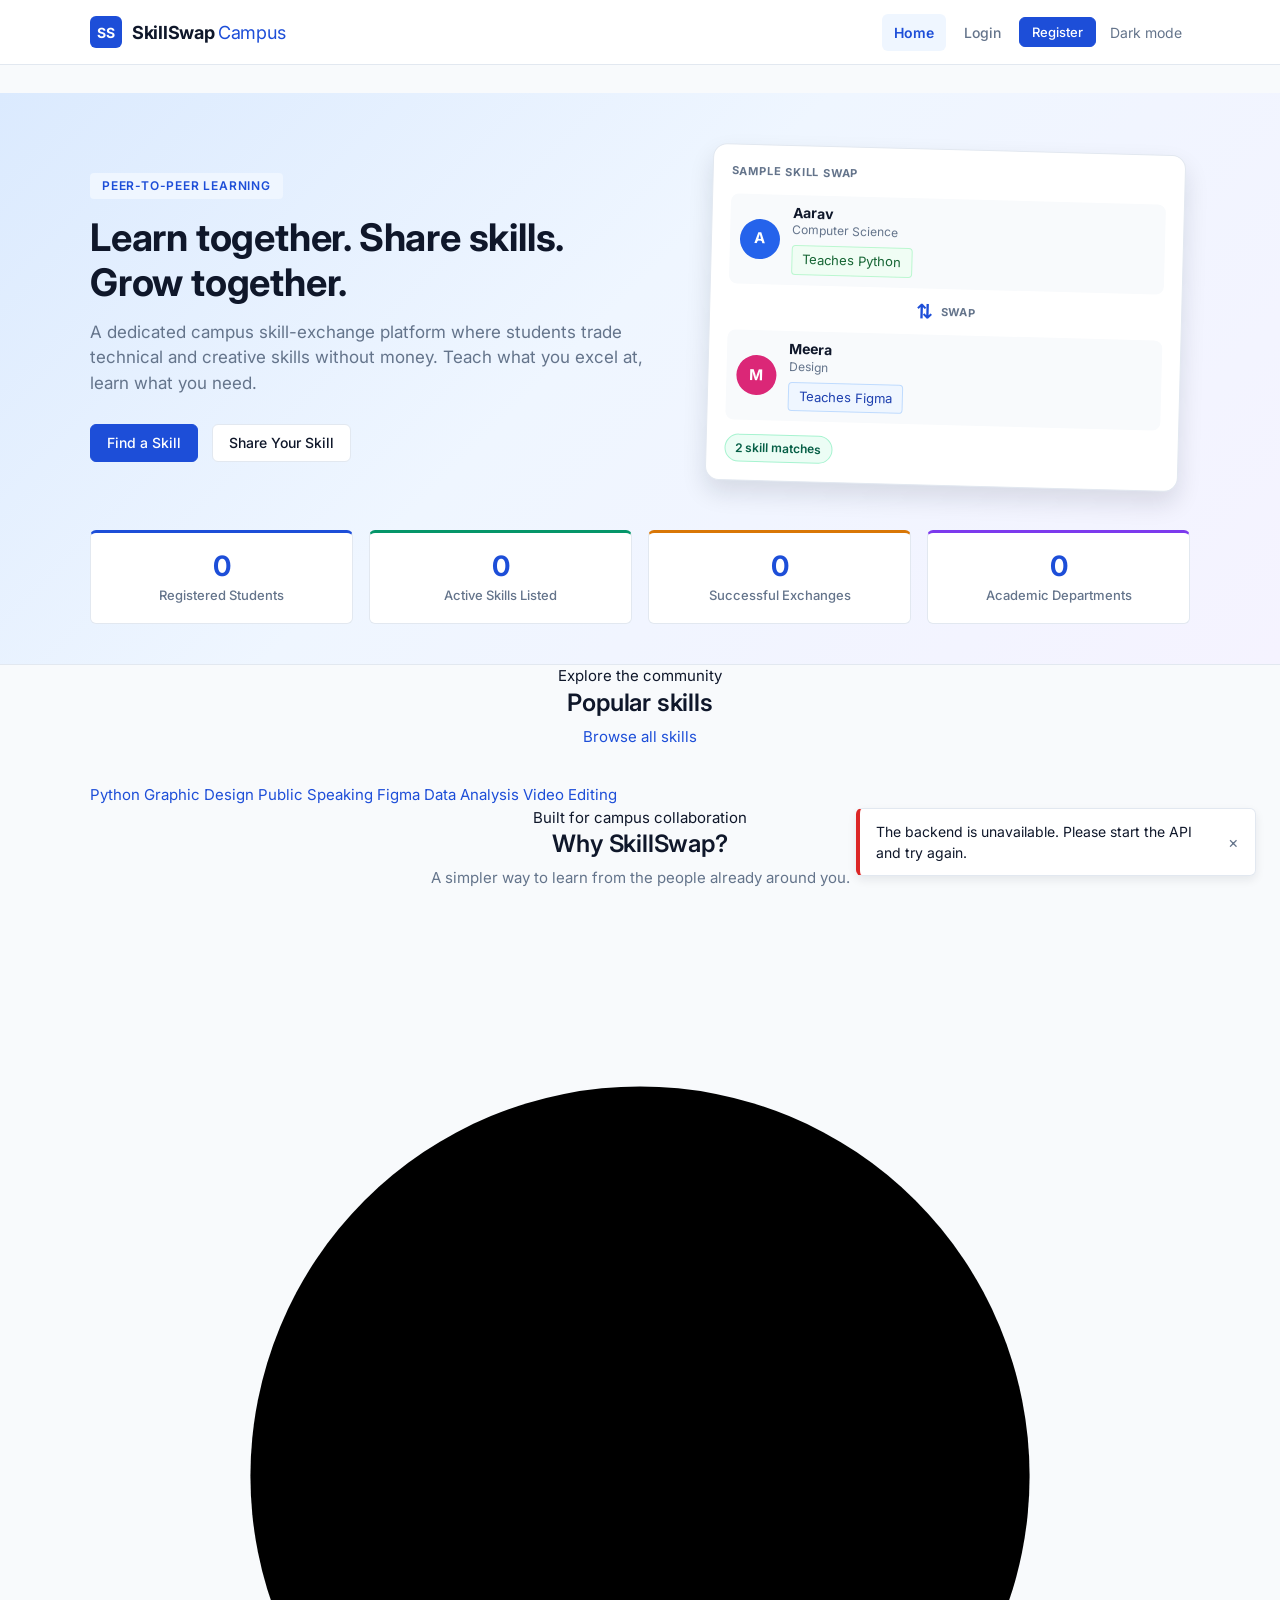
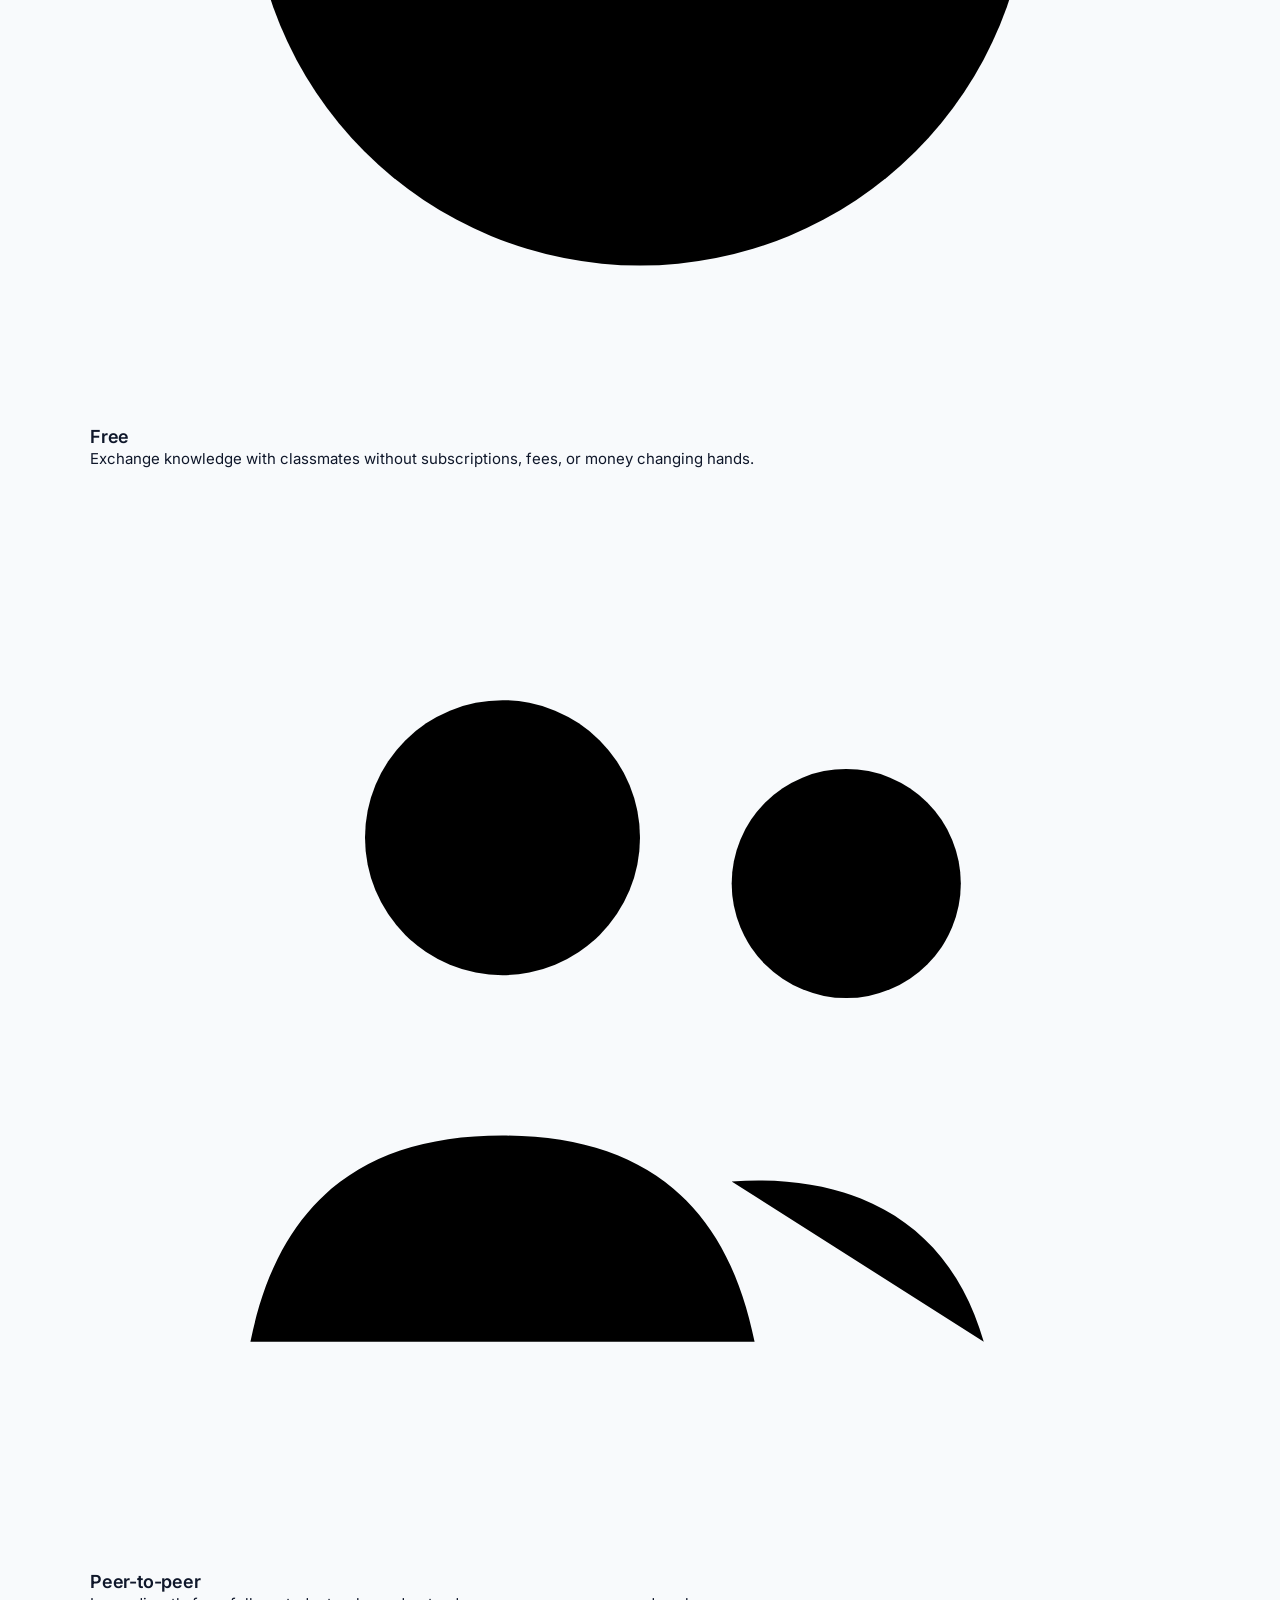
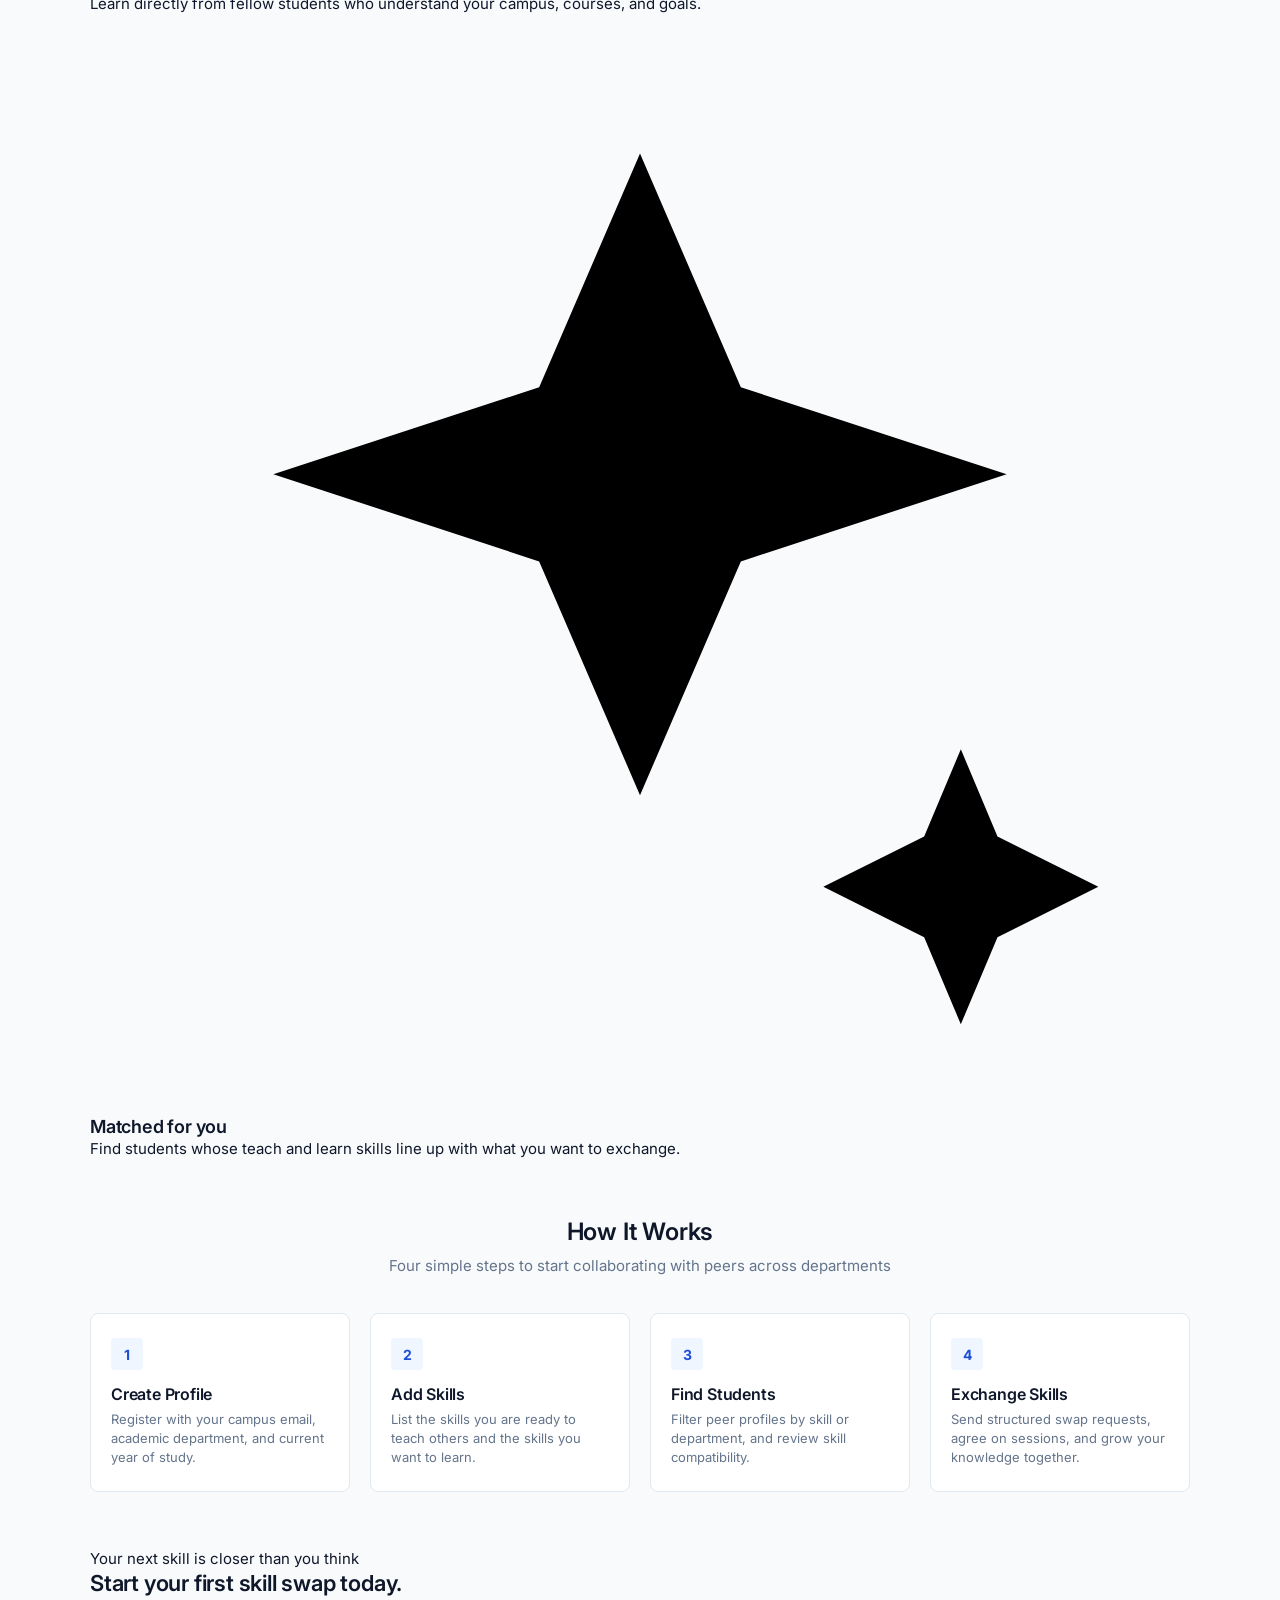
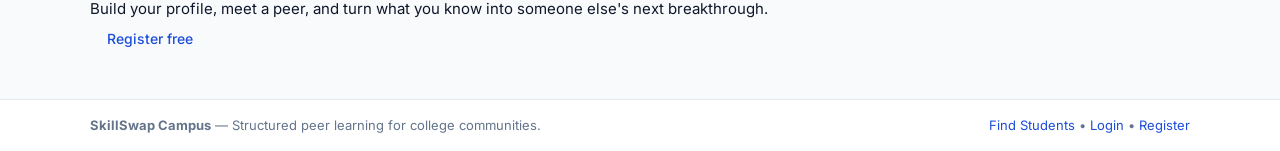
==== commit 2981306b: "Redesign: landing page sections, how-it-works timeline and CTA banner Co-authored-by: Copilot <22355" ====
--- a/index.html
+++ b/index.html
@@ -79,6 +79,61 @@
       </div>
     </section>
 
+    <!-- Popular Skills -->
+    <section class="popular-skills-section">
+      <div class="container">
+        <div class="section-header section-header-inline">
+          <div>
+            <span class="section-eyebrow">Explore the community</span>
+            <h2 class="section-title">Popular skills</h2>
+          </div>
+          <a href="find-students.html" class="text-link">Browse all skills</a>
+        </div>
+        <div class="skill-chip-row" aria-label="Popular skills">
+          <a href="find-students.html?q=Python" class="landing-skill-chip">Python</a>
+          <a href="find-students.html?q=Graphic%20Design" class="landing-skill-chip">Graphic Design</a>
+          <a href="find-students.html?q=Public%20Speaking" class="landing-skill-chip">Public Speaking</a>
+          <a href="find-students.html?q=Figma" class="landing-skill-chip">Figma</a>
+          <a href="find-students.html?q=Data%20Analysis" class="landing-skill-chip">Data Analysis</a>
+          <a href="find-students.html?q=Video%20Editing" class="landing-skill-chip">Video Editing</a>
+        </div>
+      </div>
+    </section>
+
+    <!-- Why SkillSwap -->
+    <section class="why-skillswap-section">
+      <div class="container">
+        <div class="section-header">
+          <span class="section-eyebrow">Built for campus collaboration</span>
+          <h2 class="section-title">Why SkillSwap?</h2>
+          <p class="section-subtitle">A simpler way to learn from the people already around you.</p>
+        </div>
+        <div class="why-skillswap-grid">
+          <article class="why-card">
+            <div class="why-card-icon why-card-icon-green" aria-hidden="true">
+              <svg viewBox="0 0 24 24"><circle cx="12" cy="12" r="8.5"></circle><path d="M12 7v10M9 10.2c.5-1 1.4-1.5 2.8-1.5 1.7 0 2.7.8 2.7 2 0 1.3-1 1.8-2.7 2.2-1.7.4-2.7.9-2.7 2.1 0 1.2 1 2 2.7 2 1.4 0 2.4-.5 2.9-1.5"></path></svg>
+            </div>
+            <h3>Free</h3>
+            <p>Exchange knowledge with classmates without subscriptions, fees, or money changing hands.</p>
+          </article>
+          <article class="why-card">
+            <div class="why-card-icon why-card-icon-blue" aria-hidden="true">
+              <svg viewBox="0 0 24 24"><circle cx="9" cy="8" r="3"></circle><circle cx="16.5" cy="9" r="2.5"></circle><path d="M3.5 19c.6-3 2.4-4.5 5.5-4.5s4.9 1.5 5.5 4.5M14 15.5c2.8-.2 4.8 1 5.5 3.5"></path></svg>
+            </div>
+            <h3>Peer-to-peer</h3>
+            <p>Learn directly from fellow students who understand your campus, courses, and goals.</p>
+          </article>
+          <article class="why-card">
+            <div class="why-card-icon why-card-icon-violet" aria-hidden="true">
+              <svg viewBox="0 0 24 24"><path d="m12 3 2.2 5.1L20 10l-5.8 1.9L12 17l-2.2-5.1L4 10l5.8-1.9L12 3Z"></path><path d="m19 16 .8 1.9L22 19l-2.2 1.1L19 22l-.8-1.9L16 19l2.2-1.1L19 16Z"></path></svg>
+            </div>
+            <h3>Matched for you</h3>
+            <p>Find students whose teach and learn skills line up with what you want to exchange.</p>
+          </article>
+        </div>
+      </div>
+    </section>
+
     <!-- How It Works Section -->
     <section class="how-it-works-section">
       <div class="container">
@@ -87,7 +142,7 @@
           <p class="section-subtitle">Four simple steps to start collaborating with peers across departments</p>
         </div>
 
-        <div class="steps-grid">
+        <div class="steps-grid landing-timeline">
           <div class="step-card">
             <div class="step-number">1</div>
             <h3 class="step-title">Create Profile</h3>
@@ -111,6 +166,20 @@
             <h3 class="step-title">Exchange Skills</h3>
             <p class="step-desc">Send structured swap requests, agree on sessions, and grow your knowledge together.</p>
           </div>
+        </div>
+      </div>
+    </section>
+
+    <!-- Final call to action -->
+    <section class="landing-cta-section">
+      <div class="container">
+        <div class="landing-cta">
+          <div>
+            <span class="section-eyebrow">Your next skill is closer than you think</span>
+            <h2>Start your first skill swap today.</h2>
+            <p>Build your profile, meet a peer, and turn what you know into someone else's next breakthrough.</p>
+          </div>
+          <a href="register.html" class="btn btn-light">Register free</a>
         </div>
       </div>
     </section>
--- a/css/style.css
+++ b/css/style.css
@@ -4,8 +4,41 @@
  * Professional cards, subtle borders, clear typography, and consistent spacing.
  */
 
+@import url("https://fonts.googleapis.com/css2?family=Inter:wght@400;500;600;700&display=swap");
+
 :root {
-  --font-sans: "Segoe UI", system-ui, -apple-system, "Helvetica Neue", Arial, sans-serif;
+  --font-sans: "Inter", "Segoe UI", system-ui, -apple-system, "Helvetica Neue", Arial, sans-serif;
+  --font-size-xs: 12px;
+  --font-size-sm: 13px;
+  --font-size-md: 15px;
+  --font-size-lg: 18px;
+  --font-size-xl: 24px;
+  --font-size-2xl: 32px;
+  --font-size-3xl: 40px;
+
+  --space-1: 4px;
+  --space-2: 8px;
+  --space-3: 12px;
+  --space-4: 16px;
+  --space-5: 24px;
+  --space-6: 32px;
+  --space-7: 48px;
+
+  --radius-8: 8px;
+  --radius-12: 12px;
+  --radius-16: 16px;
+  --radius-pill: 999px;
+
+  --shadow-level-1: 0 1px 2px rgba(15, 23, 42, 0.05);
+  --shadow-level-2: 0 4px 10px rgba(15, 23, 42, 0.08);
+  --shadow-level-3: 0 12px 24px rgba(15, 23, 42, 0.12);
+
+  --brand-gradient: linear-gradient(135deg, #2563eb 0%, #7c3aed 100%);
+
+  --color-accent-green: #10b981;
+  --color-accent-amber: #f59e0b;
+  --color-accent-pink: #ec4899;
+  --color-accent-teal: #14b8a6;
   
   /* Primary College Tech Palette */
   --color-primary: #1d4ed8;
@@ -44,15 +77,20 @@
   --radius-sm: 4px;
   --radius-md: 6px;
   --radius-lg: 8px;
-  --shadow-sm: 0 1px 2px 0 rgba(15, 23, 42, 0.05);
-  --shadow-md: 0 4px 6px -1px rgba(15, 23, 42, 0.07), 0 2px 4px -2px rgba(15, 23, 42, 0.05);
-  --shadow-lg: 0 10px 15px -3px rgba(15, 23, 42, 0.08), 0 4px 6px -4px rgba(15, 23, 42, 0.04);
+  --shadow-sm: var(--shadow-level-1);
+  --shadow-md: var(--shadow-level-2);
+  --shadow-lg: var(--shadow-level-3);
   
   --max-width: 1140px;
   --header-height: 64px;
 }
 
 body[data-theme="dark"] {
+  --brand-gradient: linear-gradient(135deg, #60a5fa 0%, #a78bfa 100%);
+  --color-accent-green: #34d399;
+  --color-accent-amber: #fbbf24;
+  --color-accent-pink: #f472b6;
+  --color-accent-teal: #2dd4bf;
   --color-bg: #111827;
   --color-surface: #1f2937;
   --color-surface-hover: #273548;
@@ -72,9 +110,12 @@
   --color-danger-bg: #4a2024;
   --color-danger-border: #8b3f47;
   --color-danger-text: #fecaca;
-  --shadow-sm: 0 1px 2px rgba(0, 0, 0, 0.24);
-  --shadow-md: 0 4px 12px rgba(0, 0, 0, 0.28);
-  --shadow-lg: 0 10px 24px rgba(0, 0, 0, 0.4);
+  --shadow-level-1: 0 1px 2px rgba(0, 0, 0, 0.24);
+  --shadow-level-2: 0 4px 12px rgba(0, 0, 0, 0.28);
+  --shadow-level-3: 0 10px 24px rgba(0, 0, 0, 0.4);
+  --shadow-sm: var(--shadow-level-1);
+  --shadow-md: var(--shadow-level-2);
+  --shadow-lg: var(--shadow-level-3);
 }
 
 /* Base Reset & Box Sizing */
@@ -1393,33 +1434,197 @@
 }
 
 /* Student Cards (Find Students) */
+.directory-hero {
+  position: relative;
+  margin-bottom: 20px;
+  padding: 28px 32px;
+  overflow: hidden;
+  color: #ffffff;
+  background: var(--brand-gradient);
+  border-radius: var(--radius-16);
+  box-shadow: var(--shadow-level-2);
+}
+
+.directory-hero::after {
+  position: absolute;
+  top: -80px;
+  right: 8%;
+  width: 240px;
+  height: 240px;
+  border: 1px solid rgba(255, 255, 255, 0.22);
+  border-radius: 50%;
+  content: "";
+}
+
+.directory-hero .page-title,
+.directory-hero .page-description {
+  position: relative;
+  z-index: 1;
+  color: #ffffff;
+}
+
+.directory-hero .page-title { margin-bottom: 6px; }
+.directory-hero .page-description { max-width: 620px; opacity: 0.86; }
+
 .search-filter-card {
   margin-bottom: 24px;
+  padding: 14px;
 }
 
 .filters-row {
   display: grid;
-  grid-template-columns: 2fr 1.2fr 1.2fr;
-  gap: 14px;
+  grid-template-columns: minmax(240px, 1fr) auto auto auto;
+  align-items: center;
+  gap: 10px;
+}
+
+.directory-search {
+  display: flex;
+  align-items: center;
+  gap: 9px;
+  min-width: 0;
+  padding: 2px 13px;
+  color: var(--color-text-muted);
+  background: var(--color-bg);
+  border: 1px solid var(--color-border);
+  border-radius: var(--radius-pill);
+}
+
+.directory-search:focus-within {
+  border-color: var(--color-border-focus);
+  box-shadow: 0 0 0 3px var(--color-primary-light);
+}
+
+.directory-search svg {
+  width: 18px;
+  height: 18px;
+  flex: 0 0 18px;
+  fill: none;
+  stroke: currentColor;
+  stroke-linecap: round;
+  stroke-linejoin: round;
+  stroke-width: 1.8;
+}
+
+.directory-search .form-input {
+  padding: 9px 0;
+  background: transparent;
+  border: 0;
+  box-shadow: none;
+}
+
+.directory-filter-chip {
+  display: flex;
+  align-items: center;
+  gap: 7px;
+  min-width: 0;
+  padding: 2px 10px 2px 13px;
+  background: var(--color-bg);
+  border: 1px solid var(--color-border);
+  border-radius: var(--radius-pill);
+}
+
+.directory-filter-chip label {
+  flex: 0 0 auto;
+  color: var(--color-text-muted);
+  font-size: 11px;
+  font-weight: 700;
+  text-transform: uppercase;
+  letter-spacing: 0.04em;
+}
+
+.directory-filter-chip .form-select {
+  min-width: 110px;
+  padding: 8px 22px 8px 0;
+  color: var(--color-text-main);
+  background-color: transparent;
+  border: 0;
+  box-shadow: none;
+  font-size: 13px;
 }
 
 .filter-actions {
   display: flex;
   justify-content: flex-end;
-  grid-column: 1 / -1;
+}
+
+.directory-clear-link {
+  padding: 8px 4px;
+  color: var(--color-primary);
+  background: transparent;
+  border: 0;
+  cursor: pointer;
+  font: inherit;
+  font-size: 13px;
+  font-weight: 600;
+  white-space: nowrap;
+}
+
+.directory-clear-link:hover {
+  color: var(--color-primary-hover);
+  text-decoration: underline;
+}
+
+.directory-results-meta {
+  margin-bottom: 16px;
+  color: var(--color-text-muted);
+  font-size: 13px;
 }
 
 .students-grid {
   display: grid;
-  grid-template-columns: repeat(auto-fill, minmax(320px, 1fr));
+  grid-template-columns: repeat(3, minmax(0, 1fr));
   gap: 20px;
 }
 
+.students-grid[hidden] {
+  display: none;
+}
+
+.directory-skeleton-grid {
+  min-height: 260px;
+}
+
+.student-skeleton-card {
+  display: flex;
+  min-height: 280px;
+  flex-direction: column;
+  gap: 14px;
+  overflow: hidden;
+  padding-bottom: 20px;
+  background: var(--color-surface);
+  border: 1px solid var(--color-border);
+  border-radius: var(--radius-lg);
+}
+
+.student-skeleton-card::before,
+.student-skeleton-card span,
+.student-skeleton-card div,
+.student-skeleton-card i {
+  display: block;
+  background: linear-gradient(90deg, var(--color-surface-hover) 25%, var(--color-border) 50%, var(--color-surface-hover) 75%);
+  background-size: 200% 100%;
+  animation: directoryShimmer 1.4s ease-in-out infinite;
+}
+
+.student-skeleton-card::before { height: 82px; content: ""; }
+.student-skeleton-card span { width: 58px; height: 58px; margin: -42px 18px 0; border: 4px solid var(--color-surface); border-radius: 50%; }
+.student-skeleton-card div { width: 58%; height: 17px; margin: 0 18px; border-radius: 5px; }
+.student-skeleton-card i { width: calc(100% - 36px); height: 12px; margin: 4px 18px 0; border-radius: 4px; }
+.student-skeleton-card i:last-child { width: 70%; }
+
+@keyframes directoryShimmer {
+  from { background-position: 100% 0; }
+  to { background-position: -100% 0; }
+}
+
 .student-card {
+  position: relative;
+  min-width: 0;
+  overflow: hidden;
   background-color: var(--color-surface);
   border: 1px solid var(--color-border);
   border-radius: var(--radius-lg);
-  padding: 16px;
   display: flex;
   flex-direction: column;
   justify-content: space-between;
@@ -1433,6 +1638,18 @@
   box-shadow: var(--shadow-lg);
 }
 
+.student-card-banner {
+  height: 82px;
+  flex-shrink: 0;
+  background:
+    radial-gradient(circle at 85% 20%, hsla(calc(var(--card-hue) + 35), 90%, 75%, 0.35), transparent 38%),
+    linear-gradient(135deg, hsl(var(--card-hue), 72%, 48%), hsl(calc(var(--card-hue) + 55), 70%, 58%));
+}
+
+.student-card-content {
+  padding: 0 18px 18px;
+}
+
 .potential-match-card,
 .recommended-student {
   transition: transform 0.15s ease, box-shadow 0.15s ease, border-color 0.15s ease;
@@ -1443,6 +1660,15 @@
   align-items: flex-start;
   gap: 12px;
   margin-bottom: 14px;
+}
+
+.students-grid .student-card-header {
+  display: flex;
+  align-items: flex-start;
+  gap: 12px;
+  min-height: 58px;
+  margin-top: -29px;
+  margin-bottom: 12px;
 }
 
 .student-avatar {
@@ -1459,8 +1685,30 @@
   flex-shrink: 0;
 }
 
+.students-grid .student-avatar {
+  width: 58px;
+  height: 58px;
+  flex-shrink: 0;
+  background: hsl(var(--card-hue), 72%, 48%);
+  border: 4px solid var(--color-surface);
+  color: #ffffff;
+  font-size: 21px;
+  font-weight: 700;
+  border-radius: 50%;
+  display: flex;
+  align-items: center;
+  justify-content: center;
+  box-shadow: var(--shadow-md);
+}
+
 .student-header-info {
   flex: 1;
+}
+
+.students-grid .student-header-info {
+  flex: 1;
+  min-width: 0;
+  padding-top: 34px;
 }
 
 .student-card-name {
@@ -1481,7 +1729,7 @@
 }
 
 .skills-subgroup {
-  margin-bottom: 10px;
+  margin-bottom: 14px;
 }
 
 .skills-subgroup-label {
@@ -1499,6 +1747,462 @@
   margin-top: 14px;
   padding-top: 14px;
   border-top: 1px solid var(--color-border);
+}
+
+.students-grid .student-card-actions {
+  display: flex;
+  gap: 8px;
+  margin-top: auto;
+  padding: 14px 18px 18px;
+  border-top: 1px solid var(--color-border);
+}
+
+.student-match-pill {
+  display: inline-flex;
+  align-items: center;
+  width: fit-content;
+  margin-bottom: 18px;
+  padding: 5px 10px;
+  color: var(--color-primary);
+  background: var(--color-primary-light);
+  border: 1px solid var(--color-primary-border);
+  border-radius: var(--radius-pill);
+  font-size: 11px;
+  font-weight: 700;
+}
+
+@media (max-width: 1050px) {
+  .students-grid {
+    grid-template-columns: repeat(2, minmax(0, 1fr));
+  }
+}
+
+@media (max-width: 680px) {
+  .students-grid {
+    grid-template-columns: 1fr;
+  }
+
+  /* Requests refresh */
+  .requests-page-header { margin-bottom: 20px; }
+  .requests-tabs {
+    display: inline-flex;
+    gap: 3px;
+    margin-bottom: 22px;
+    padding: 4px;
+    background: var(--color-surface-hover);
+    border: 1px solid var(--color-border);
+    border-radius: var(--radius-pill);
+  }
+  .requests-tabs .tab-btn {
+    display: inline-flex;
+    align-items: center;
+    gap: 8px;
+    padding: 9px 16px;
+    color: var(--color-text-muted);
+    border: 0;
+    border-radius: var(--radius-pill);
+    font-size: 13px;
+  }
+  .requests-tabs .tab-btn:hover { color: var(--color-text-main); background: transparent; }
+  .requests-tabs .tab-btn.active { color: var(--color-primary); background: var(--color-surface); box-shadow: var(--shadow-level-1); }
+  .tab-count {
+    display: inline-flex;
+    min-width: 20px;
+    height: 20px;
+    align-items: center;
+    justify-content: center;
+    padding: 0 6px;
+    color: var(--color-text-muted);
+    background: var(--color-bg);
+    border-radius: var(--radius-pill);
+    font-size: 11px;
+    font-weight: 700;
+  }
+  .requests-tabs .active .tab-count { color: #ffffff; background: var(--color-primary); }
+  .requests-intro {
+    margin-bottom: 16px;
+    padding: 13px 16px;
+    color: var(--color-text-muted);
+    background: var(--color-bg);
+    border: 1px solid var(--color-border);
+    border-radius: var(--radius-12);
+    font-size: 13px;
+  }
+  .request-card {
+    display: grid;
+    grid-template-columns: 108px minmax(0, 1fr) auto;
+    align-items: center;
+    gap: 18px;
+    padding: 18px;
+    background: var(--color-surface);
+    border: 1px solid var(--color-border);
+    border-radius: var(--radius-12);
+    box-shadow: var(--shadow-level-1);
+    transition: transform 0.15s ease, box-shadow 0.15s ease;
+  }
+  .request-card:hover { transform: translateY(-2px); box-shadow: var(--shadow-level-2); }
+  .request-people { display: flex; align-items: center; justify-content: center; gap: 6px; }
+  .request-avatar {
+    display: inline-flex;
+    width: 42px;
+    height: 42px;
+    align-items: center;
+    justify-content: center;
+    color: #ffffff;
+    background: var(--color-primary);
+    border: 3px solid var(--color-primary-light);
+    border-radius: 50%;
+    font-size: 15px;
+    font-weight: 700;
+  }
+  .request-avatar-secondary { color: var(--color-primary); background: var(--color-primary-light); }
+  .request-arrow { color: var(--color-text-light); font-size: 18px; }
+  .request-card-heading { display: flex; align-items: center; gap: 9px; margin-bottom: 9px; }
+  .request-card-heading h3 { font-size: 15px; }
+  .request-skill-chips { display: flex; flex-wrap: wrap; gap: 7px; }
+  .request-skill-chip {
+    padding: 5px 8px;
+    color: var(--color-text-muted);
+    background: var(--color-bg);
+    border: 1px solid var(--color-border);
+    border-radius: var(--radius-pill);
+    font-size: 11px;
+  }
+  .request-skill-chip strong { color: var(--color-text-main); }
+  .request-date { display: block; margin-top: 9px; color: var(--color-text-light); font-size: 11px; }
+  .request-card-actions { display: flex; flex-wrap: wrap; justify-content: flex-end; gap: 7px; }
+  .request-status-chip {
+    display: inline-flex;
+    align-items: center;
+    gap: 5px;
+    width: fit-content;
+    padding: 4px 8px;
+    border-radius: var(--radius-pill);
+    font-size: 10px;
+    font-weight: 700;
+  }
+  .status-dot { width: 6px; height: 6px; border-radius: 50%; background: currentColor; }
+  .request-status-pending { color: var(--color-warning-text); background: var(--color-warning-bg); }
+  .request-status-accepted { color: var(--color-success-text); background: var(--color-success-bg); }
+  .request-status-rejected { color: var(--color-danger-text); background: var(--color-danger-bg); }
+  .request-status-cancelled,
+  .request-status-disconnected { color: var(--color-text-muted); background: var(--color-surface-hover); }
+  .requests-empty {
+    padding: 48px 20px;
+    color: var(--color-text-muted);
+    background: var(--color-surface);
+    border: 1px dashed var(--color-border);
+    border-radius: var(--radius-12);
+    text-align: center;
+  }
+  .requests-empty svg { width: 58px; height: 58px; margin-bottom: 12px; fill: none; stroke: var(--color-primary); stroke-linecap: round; stroke-linejoin: round; stroke-width: 1.5; }
+  .requests-empty .empty-state-desc { margin-bottom: 18px; }
+
+  @media (max-width: 760px) {
+    .request-card { grid-template-columns: 1fr; gap: 12px; }
+    .request-people { justify-content: flex-start; }
+    .request-card-actions { justify-content: flex-start; }
+  }
+
+  @media (max-width: 520px) {
+    .requests-tabs { display: flex; width: 100%; }
+    .requests-tabs .tab-btn { flex: 1; justify-content: center; padding: 8px 7px; }
+    .requests-tabs .tab-btn span:first-child { font-size: 12px; }
+    .requests-intro { display: none; }
+  }
+
+  /* Profile and student detail refresh */
+  .profile-cover-banner {
+    display: flex;
+    min-height: 178px;
+    align-items: flex-end;
+    justify-content: space-between;
+    gap: 20px;
+    margin-bottom: 0;
+    padding: 28px 32px;
+    color: #ffffff;
+    background: var(--brand-gradient);
+    border-radius: var(--radius-16) var(--radius-16) 0 0;
+  }
+  .profile-cover-kicker { color: rgba(255,255,255,.72); font-size: 11px; font-weight: 700; letter-spacing: .08em; text-transform: uppercase; }
+  .profile-cover-banner h1 { margin: 5px 0 7px; color: #fff; font-size: 30px; }
+  .profile-cover-banner p { color: rgba(255,255,255,.84); font-size: 13px; }
+  .profile-cover-button { flex-shrink: 0; color: var(--color-primary); background: #fff; border-color: #fff; }
+  .profile-cover-button:hover { color: var(--color-primary-hover); background: rgba(255,255,255,.9); border-color: rgba(255,255,255,.9); }
+  .profile-page .profile-layout { position: relative; margin-top: 0; }
+  .profile-page .profile-identity-card { border-top: 0; border-radius: 0 0 var(--radius-12) var(--radius-12); }
+  .profile-cover-avatar { margin-top: -52px; }
+  .profile-cover-avatar .profile-avatar-large {
+    width: 88px;
+    height: 88px;
+    margin-bottom: 12px;
+    color: #fff;
+    background: var(--brand-gradient);
+    border: 5px solid var(--color-surface);
+    border-radius: 50%;
+    box-shadow: var(--shadow-level-2);
+  }
+  .profile-page .profile-identity-heading { margin-bottom: 10px; }
+  .profile-page .profile-hero-bio { margin: 14px 0 18px; color: var(--color-text-muted); font-size: 13px; line-height: 1.55; }
+  .profile-page .profile-details-list { padding-top: 14px; border-top: 1px solid var(--color-border); }
+  .profile-page .profile-skill-stack { gap: 14px; }
+  .profile-page .profile-skill-card { border-radius: var(--radius-12); }
+  .profile-page .profile-skill-card.teach-card { border-top: 3px solid var(--color-success); }
+  .profile-page .profile-skill-card.learn-card { border-top: 3px solid var(--color-primary); }
+
+  .detail-back-link { margin-bottom: 18px; }
+  .detail-profile-layout {
+    display: grid;
+    grid-template-columns: 320px minmax(0, 1fr);
+    gap: 20px;
+    align-items: start;
+  }
+  .detail-profile-card { overflow: hidden; padding: 0 20px 20px; text-align: center; }
+  .detail-cover-banner { height: 112px; margin: 0 -20px; background: var(--brand-gradient); }
+  .detail-avatar-wrap { margin-top: -46px; }
+  .detail-avatar-wrap .profile-avatar-large {
+    width: 92px;
+    height: 92px;
+    margin-bottom: 12px;
+    color: #fff;
+    background: var(--brand-gradient);
+    border: 5px solid var(--color-surface);
+    border-radius: 50%;
+    box-shadow: var(--shadow-level-2);
+  }
+  .detail-profile-card .profile-name { font-size: 21px; }
+  .detail-profile-card .profile-dept { margin-bottom: 16px; }
+  .detail-profile-meta { padding-top: 16px; border-top: 1px solid var(--color-border); text-align: left; }
+  .detail-profile-meta .form-group { margin-bottom: 14px; }
+  .detail-profile-meta .form-group:last-child { margin-bottom: 18px; }
+  .detail-profile-meta .form-label { color: var(--color-text-muted); font-size: 11px; letter-spacing: .05em; text-transform: uppercase; }
+  .detail-profile-meta #detail-email { font-size: 13px; font-weight: 500; }
+  .detail-profile-meta #detail-bio { color: var(--color-text-main); font-size: 13px; line-height: 1.5; }
+  .dashboard-sections { gap: 14px; }
+  .detail-skill-card { padding: 20px; border-radius: var(--radius-12); }
+  .detail-skill-card:first-child { border-top: 3px solid var(--color-success); }
+  .detail-skill-card:last-child { border-top: 3px solid var(--color-primary); }
+  .detail-skill-card .form-help { margin-bottom: 12px; }
+  .compatibility-banner { margin-bottom: 18px; border-radius: var(--radius-12); }
+  .compatibility-title { display: flex; align-items: center; justify-content: space-between; gap: 10px; }
+  .compatibility-count { padding: 4px 8px; color: var(--color-success-text); background: var(--color-success-bg); border-radius: var(--radius-pill); font-size: 11px; font-weight: 700; }
+
+  @media (max-width: 760px) {
+    .profile-cover-banner { align-items: flex-start; flex-direction: column; padding: 24px; }
+    .profile-cover-button { width: 100%; }
+    .detail-profile-layout { grid-template-columns: 1fr; }
+  }
+
+  @media (max-width: 420px) {
+    .profile-cover-banner { padding: 22px 18px; }
+    .profile-cover-banner h1 { font-size: 26px; }
+    .profile-page .profile-skill-card .card-header { align-items: flex-start; flex-direction: column; }
+  }
+
+  /* Landing page extensions */
+  .popular-skills-section,
+  .why-skillswap-section {
+    padding: 56px 0;
+    background: var(--color-surface);
+  }
+
+  .popular-skills-section {
+    border-bottom: 1px solid var(--color-border);
+  }
+
+  .section-header-inline {
+    display: flex;
+    align-items: flex-end;
+    justify-content: space-between;
+    gap: 20px;
+    text-align: left;
+    margin-bottom: 22px;
+  }
+
+  .section-eyebrow {
+    display: block;
+    margin-bottom: 8px;
+    color: var(--color-primary);
+    font-size: 11px;
+    font-weight: 700;
+    letter-spacing: .1em;
+    text-transform: uppercase;
+  }
+
+  .section-header-inline .section-title {
+    margin-bottom: 0;
+  }
+
+  .text-link {
+    color: var(--color-primary);
+    font-size: 13px;
+    font-weight: 700;
+  }
+
+  .skill-chip-row {
+    display: flex;
+    flex-wrap: wrap;
+    gap: 10px;
+  }
+
+  .landing-skill-chip {
+    padding: 9px 16px;
+    color: var(--color-text-main);
+    background: var(--color-bg);
+    border: 1px solid var(--color-border);
+    border-radius: var(--radius-pill);
+    font-size: 13px;
+    font-weight: 600;
+    transition: color .2s ease, border-color .2s ease, transform .2s ease;
+  }
+
+  .landing-skill-chip:hover {
+    color: var(--color-primary);
+    border-color: var(--color-primary-border);
+    transform: translateY(-2px);
+  }
+
+  .why-skillswap-section {
+    background: var(--color-bg);
+  }
+
+  .why-skillswap-grid {
+    display: grid;
+    grid-template-columns: repeat(3, 1fr);
+    gap: 20px;
+  }
+
+  .why-card {
+    padding: 26px 24px;
+    background: var(--color-surface);
+    border: 1px solid var(--color-border);
+    border-radius: var(--radius-12);
+    box-shadow: var(--shadow-level-1);
+  }
+
+  .why-card-icon {
+    display: flex;
+    width: 44px;
+    height: 44px;
+    align-items: center;
+    justify-content: center;
+    margin-bottom: 18px;
+    border-radius: var(--radius-12);
+  }
+
+  .why-card-icon svg {
+    width: 23px;
+    height: 23px;
+    fill: none;
+    stroke: currentColor;
+    stroke-linecap: round;
+    stroke-linejoin: round;
+    stroke-width: 1.8;
+  }
+
+  .why-card-icon-green { color: var(--color-success); background: var(--color-success-bg); }
+  .why-card-icon-blue { color: var(--color-primary); background: var(--color-primary-light); }
+  .why-card-icon-violet { color: #7c3aed; background: #f3e8ff; }
+  body[data-theme="dark"] .why-card-icon-violet { color: #c4b5fd; background: #35205a; }
+
+  .why-card h3 {
+    margin-bottom: 8px;
+    font-size: 17px;
+  }
+
+  .why-card p {
+    color: var(--color-text-muted);
+    font-size: 13px;
+    line-height: 1.6;
+  }
+
+  .landing-timeline {
+    position: relative;
+  }
+
+  .landing-timeline::before {
+    position: absolute;
+    top: 40px;
+    right: 12.5%;
+    left: 12.5%;
+    height: 2px;
+    content: "";
+    background: var(--color-primary-border);
+  }
+
+  .landing-timeline .step-card {
+    z-index: 1;
+    box-shadow: var(--shadow-level-1);
+  }
+
+  .landing-timeline .step-number {
+    position: relative;
+    z-index: 1;
+    background: var(--color-primary);
+    color: #fff;
+    border-radius: 50%;
+  }
+
+  .landing-cta-section {
+    padding: 0 0 64px;
+    background: var(--color-bg);
+  }
+
+  .landing-cta {
+    display: flex;
+    align-items: center;
+    justify-content: space-between;
+    gap: 28px;
+    padding: 38px 42px;
+    color: #fff;
+    background: var(--brand-gradient);
+    border-radius: var(--radius-16);
+    box-shadow: var(--shadow-level-2);
+  }
+
+  .landing-cta .section-eyebrow,
+  .landing-cta p {
+    color: rgba(255,255,255,.78);
+  }
+
+  .landing-cta h2 {
+    margin-bottom: 8px;
+    color: #fff;
+    font-size: 26px;
+  }
+
+  .landing-cta p {
+    max-width: 620px;
+    font-size: 14px;
+  }
+
+  .btn-light {
+    flex-shrink: 0;
+    color: var(--color-primary);
+    background: #fff;
+    border-color: #fff;
+  }
+
+  .btn-light:hover {
+    color: var(--color-primary-hover);
+    background: rgba(255,255,255,.9);
+    border-color: rgba(255,255,255,.9);
+  }
+
+  @media (max-width: 900px) {
+    .why-skillswap-grid { grid-template-columns: 1fr; }
+    .why-card { display: grid; grid-template-columns: auto 1fr; column-gap: 16px; }
+    .why-card-icon { grid-row: span 2; margin-bottom: 0; }
+  }
+
+  @media (max-width: 680px) {
+    .section-header-inline { align-items: flex-start; flex-direction: column; }
+    .landing-timeline { gap: 14px; }
+    .landing-timeline::before { top: 28px; bottom: 28px; left: 36px; width: 2px; height: auto; right: auto; }
+    .landing-timeline .step-card { padding-left: 20px; }
+    .landing-cta { align-items: flex-start; flex-direction: column; padding: 28px 24px; }
+    .landing-cta .btn-light { width: 100%; }
+  }
 }
 
 .student-match-info {
@@ -1793,4 +2497,1285 @@
   .auth-card {
     padding: 22px;
   }
-}+}
+
+/* dashboard.html page-specific styles */
+.dashboard-page {
+      --dashboard-sidebar-width: 214px;
+      --dashboard-gap: 18px;
+      background: var(--color-bg);
+    }
+
+    .dashboard-page .site-header {
+      position: fixed;
+      inset: 0 auto 0 0;
+      width: var(--dashboard-sidebar-width);
+      border-right: 1px solid var(--color-border);
+      border-bottom: 0;
+      z-index: 100;
+    }
+
+    .dashboard-page .navbar {
+      align-items: stretch;
+      flex-direction: column;
+      height: 100%;
+      padding: 20px 14px;
+    }
+
+    .dashboard-page .nav-brand {
+      padding: 0 8px 22px;
+      border-bottom: 1px solid var(--color-border);
+    }
+
+    .dashboard-page .nav-collapse {
+      display: flex;
+      flex: 1;
+      align-items: stretch;
+      width: 100%;
+      padding-top: 18px;
+    }
+
+    .dashboard-page .nav-menu {
+      align-items: stretch;
+      flex-direction: column;
+      width: 100%;
+      gap: 4px;
+    }
+
+    .dashboard-page .nav-item,
+    .dashboard-page .nav-link {
+      width: 100%;
+    }
+
+    .dashboard-page .nav-link {
+      padding: 10px 12px;
+    }
+
+    .dashboard-page .nav-link.active {
+      color: var(--color-primary);
+      background: var(--color-primary-light);
+    }
+
+    .dashboard-page .user-info-item {
+      align-items: stretch;
+      flex-direction: column;
+      gap: 10px;
+      width: 100%;
+      margin: auto 0 0;
+      padding: 16px 0 0;
+      border-top: 1px solid var(--color-border);
+      border-left: 0;
+    }
+
+    .dashboard-page .user-greeting {
+      display: none;
+    }
+
+    .dashboard-page .user-info-item .btn-logout {
+      width: 100%;
+      text-align: left;
+      padding-left: 12px;
+    }
+
+    .dashboard-page .sidebar-settings-item {
+      margin-top: auto;
+      padding-top: 12px;
+    }
+
+    .dashboard-page .sidebar-section-label {
+      display: block;
+      padding: 0 12px 6px;
+      color: var(--color-text-light);
+      font-size: 11px;
+      font-weight: 700;
+      letter-spacing: 0.08em;
+      text-transform: uppercase;
+    }
+
+    .dashboard-page .nav-toggle {
+      display: none;
+    }
+
+    .dashboard-page .main-content {
+      width: calc(100% - var(--dashboard-sidebar-width));
+      margin-left: var(--dashboard-sidebar-width);
+      padding: 0 28px 36px;
+    }
+
+    .dashboard-page .dashboard-container {
+      max-width: 1320px;
+      padding: 0;
+    }
+
+    .dashboard-topbar {
+      display: flex;
+      align-items: center;
+      justify-content: space-between;
+      min-height: 64px;
+      border-bottom: 1px solid var(--color-border);
+      color: var(--color-text-muted);
+      font-size: 13px;
+    }
+
+    .dashboard-topbar-context {
+      color: var(--color-text-main);
+      font-weight: 600;
+    }
+
+    .dashboard-topbar-actions {
+      display: flex;
+      align-items: center;
+      gap: 14px;
+    }
+
+    .dashboard-topbar-actions .user-greeting {
+      display: flex;
+      color: var(--color-text-main);
+      font-weight: 600;
+    }
+
+    .dashboard-topbar-actions .theme-toggle {
+      padding: 6px 8px;
+    }
+
+    .dashboard-profile-menu {
+      position: relative;
+    }
+
+    .dashboard-profile-trigger {
+      display: inline-flex;
+      align-items: center;
+      gap: 8px;
+      min-height: 36px;
+      padding: 4px 8px 4px 5px;
+      color: var(--color-text-main);
+      background: transparent;
+      border: 1px solid transparent;
+      border-radius: var(--radius-md);
+      cursor: pointer;
+      font: inherit;
+      font-weight: 600;
+    }
+
+    .dashboard-profile-trigger:hover,
+    .dashboard-profile-trigger[aria-expanded="true"] {
+      background: var(--color-surface-hover);
+      border-color: var(--color-border);
+    }
+
+    .dashboard-profile-trigger:focus-visible,
+    .dashboard-profile-menu a:focus-visible,
+    .dashboard-profile-menu button:focus-visible {
+      outline: 2px solid var(--color-primary);
+      outline-offset: 2px;
+    }
+
+    .dashboard-profile-trigger .user-avatar-small {
+      width: 28px;
+      height: 28px;
+      border-radius: 50%;
+      background: var(--color-primary-light);
+      color: var(--color-primary);
+    }
+
+    .dashboard-profile-arrow {
+      color: var(--color-text-muted);
+      font-size: 12px;
+    }
+
+    .dashboard-profile-dropdown {
+      position: absolute;
+      top: calc(100% + 8px);
+      right: 0;
+      z-index: 300;
+      display: none;
+      width: 236px;
+      padding: 8px;
+      background: var(--color-surface);
+      border: 1px solid var(--color-border);
+      border-radius: var(--radius-md);
+      box-shadow: var(--shadow-md);
+    }
+
+    .dashboard-profile-dropdown.open {
+      display: block;
+    }
+
+    .dashboard-profile-summary {
+      padding: 8px 9px 10px;
+    }
+
+    .dashboard-profile-summary strong,
+    .dashboard-profile-summary small {
+      display: block;
+    }
+
+    .dashboard-profile-summary strong {
+      color: var(--color-text-main);
+      font-size: 14px;
+    }
+
+    .dashboard-profile-summary small {
+      overflow: hidden;
+      margin-top: 2px;
+      color: var(--color-text-muted);
+      font-size: 11px;
+      text-overflow: ellipsis;
+      white-space: nowrap;
+    }
+
+    .dashboard-profile-divider {
+      height: 1px;
+      margin: 4px 0;
+      background: var(--color-border);
+    }
+
+    .dashboard-profile-dropdown a,
+    .dashboard-profile-dropdown .dashboard-menu-action {
+      display: block;
+      width: 100%;
+      padding: 8px 9px;
+      color: var(--color-text-main);
+      background: transparent;
+      border: 0;
+      border-radius: var(--radius-sm);
+      cursor: pointer;
+      font: inherit;
+      font-size: 13px;
+      text-align: left;
+      text-decoration: none;
+    }
+
+    .dashboard-profile-dropdown a:hover,
+    .dashboard-profile-dropdown .dashboard-menu-action:hover {
+      color: var(--color-primary);
+      background: var(--color-surface-hover);
+    }
+
+    .dashboard-profile-dropdown .theme-toggle {
+      color: var(--color-text-main);
+    }
+
+    .dashboard-profile-dropdown .dashboard-menu-logout:hover {
+      color: var(--color-danger);
+    }
+
+    .dashboard-page .page-header {
+      margin: 28px 0 22px;
+    }
+
+    .dashboard-page .page-title {
+      font-size: 32px;
+      letter-spacing: -0.4px;
+    }
+
+    .dashboard-page .quick-actions-bar {
+      margin-bottom: 0;
+    }
+
+    .dashboard-overview {
+      display: grid;
+      grid-template-columns: minmax(0, 1fr) 280px;
+      gap: var(--dashboard-gap);
+      align-items: stretch;
+    }
+
+    .exchange-overview-card,
+    .dashboard-page .profile-summary-box {
+      padding: 20px;
+    }
+
+    .section-heading-row {
+      display: flex;
+      align-items: flex-start;
+      justify-content: space-between;
+      gap: 18px;
+    }
+
+    .section-heading-row-compact {
+      align-items: end;
+      margin-bottom: 12px;
+    }
+
+    .section-kicker {
+      display: block;
+      margin-bottom: 4px;
+      color: var(--color-primary);
+      font-size: 11px;
+      font-weight: 700;
+      letter-spacing: 0.08em;
+      text-transform: uppercase;
+    }
+
+    .dashboard-section-title {
+      color: var(--color-text-main);
+      font-size: 20px;
+      line-height: 1.25;
+    }
+
+    .match-summary {
+      display: grid;
+      min-width: 136px;
+      justify-items: end;
+      gap: 2px;
+      color: var(--color-text-muted);
+      font-size: 12px;
+      text-align: right;
+    }
+
+    .match-summary strong {
+      color: var(--color-primary);
+      font-size: 27px;
+      line-height: 1;
+    }
+
+    .match-summary .btn {
+      margin-top: 8px;
+    }
+
+    .exchange-skill-columns {
+      display: grid;
+      grid-template-columns: minmax(0, 1fr) 1px minmax(0, 1fr);
+      gap: 18px;
+      align-items: center;
+      margin-top: 22px;
+    }
+
+    .exchange-skill-divider {
+      align-self: stretch;
+      background: var(--color-border);
+    }
+
+    .exchange-label {
+      margin-bottom: 8px;
+      color: var(--color-text-muted);
+      font-size: 13px;
+      font-weight: 700;
+    }
+
+    .exchange-skill-teach .exchange-label {
+      color: var(--color-success-text);
+    }
+
+    .exchange-skill-learn .exchange-label {
+      color: var(--color-primary);
+    }
+
+    .profile-summary-heading {
+      display: flex;
+      align-items: center;
+      gap: 12px;
+      margin-bottom: 14px;
+    }
+
+    .dashboard-page .profile-avatar-large {
+      width: 48px;
+      height: 48px;
+      margin-bottom: 0;
+      font-size: 20px;
+      border-radius: 50%;
+    }
+
+    .dashboard-page .profile-name {
+      margin-bottom: 2px;
+      font-size: 17px;
+    }
+
+    .dashboard-page .profile-dept {
+      margin-bottom: 0;
+      font-size: 12px;
+    }
+
+    .dashboard-page #summary-bio {
+      display: -webkit-box;
+      overflow: hidden;
+      min-height: 58px;
+      margin-bottom: 16px !important;
+      -webkit-box-orient: vertical;
+      -webkit-line-clamp: 3;
+      line-clamp: 3;
+    }
+
+    .dashboard-section-block {
+      margin-top: 30px;
+    }
+
+    .potential-match-grid,
+    .dashboard-page .recommended-list {
+      display: grid;
+      grid-template-columns: repeat(3, minmax(0, 1fr));
+      gap: 14px;
+    }
+
+    .potential-match-card,
+    .dashboard-page .recommended-student {
+      display: flex;
+      min-width: 0;
+      flex-direction: column;
+      align-items: flex-start;
+      height: 100%;
+      padding: 16px;
+      background: var(--color-surface);
+      border: 1px solid var(--color-border);
+      border-radius: var(--radius-lg);
+    }
+
+    .potential-match-card {
+      border-color: var(--color-primary-border);
+      box-shadow: var(--shadow-sm);
+    }
+
+    .potential-match-card:hover,
+    .dashboard-page .recommended-student:hover {
+      border-color: var(--color-primary-border);
+    }
+
+    .potential-match-card .student-card-header {
+      width: 100%;
+      margin-bottom: 12px;
+    }
+
+    .potential-match-card .student-avatar,
+    .dashboard-page .recommended-student .student-avatar {
+      width: 38px;
+      height: 38px;
+      margin-bottom: 10px;
+      border-radius: 50%;
+    }
+
+    .match-reason {
+      display: grid;
+      width: 100%;
+      gap: 5px;
+      margin: 0 0 14px;
+      padding: 9px 10px;
+      background: var(--color-primary-light);
+      border-left: 3px solid var(--color-primary);
+      color: var(--color-text-main);
+      font-size: 12px;
+      line-height: 1.4;
+    }
+
+    .match-reason strong {
+      color: var(--color-primary);
+    }
+
+    .potential-match-card .student-card-actions,
+    .dashboard-page .recommended-actions {
+      display: flex;
+      width: 100%;
+      gap: 7px;
+      margin-top: auto;
+      padding-top: 12px;
+    }
+
+    .potential-match-card .student-card-actions .btn,
+    .dashboard-page .recommended-actions .btn {
+      flex: 1;
+      min-width: 0;
+      padding: 7px 8px;
+      font-size: 12px;
+    }
+
+    .dashboard-page .recommended-student strong {
+      display: block;
+      margin-bottom: 2px;
+      font-size: 14px;
+    }
+
+    .dashboard-page .recommended-student small {
+      display: block;
+      color: var(--color-text-muted);
+      font-size: 12px;
+    }
+
+    .dashboard-page .recommended-label {
+      display: block;
+      margin-top: 9px;
+      color: var(--color-text-light);
+      font-size: 10px;
+      font-weight: 700;
+      letter-spacing: 0.06em;
+      text-transform: uppercase;
+    }
+
+    .dashboard-page .recommended-skills {
+      display: block;
+      min-height: 28px;
+      color: var(--color-text-main);
+      font-size: 12px;
+      line-height: 1.4;
+    }
+
+    .dashboard-status-grid {
+      display: grid;
+      grid-template-columns: repeat(2, minmax(0, 1fr));
+      gap: var(--dashboard-gap);
+      margin-top: 30px;
+    }
+
+    .dashboard-status-card {
+      min-width: 0;
+      padding: 18px;
+    }
+
+    .dashboard-status-card .card-header {
+      margin-bottom: 12px;
+    }
+
+    .dashboard-status-card .request-item {
+      padding: 11px 0;
+      border-width: 0 0 1px;
+      border-radius: 0;
+      box-shadow: none;
+    }
+
+    .dashboard-status-card .request-item:last-child {
+      border-bottom: 0;
+    }
+
+    .dashboard-page .site-footer {
+      width: calc(100% - var(--dashboard-sidebar-width));
+      margin-top: 28px;
+      margin-left: var(--dashboard-sidebar-width);
+    }
+
+    @media (max-width: 1050px) {
+      .dashboard-overview {
+        grid-template-columns: minmax(0, 1fr) 240px;
+      }
+
+      .potential-match-grid,
+      .dashboard-page .recommended-list {
+        grid-template-columns: repeat(2, minmax(0, 1fr));
+      }
+    }
+
+    @media (max-width: 760px) {
+      .dashboard-page {
+        --dashboard-sidebar-width: 0px;
+      }
+
+      .dashboard-page .site-header {
+        position: sticky;
+        width: 100%;
+        height: var(--header-height);
+        border-right: 0;
+        border-bottom: 1px solid var(--color-border);
+      }
+
+      .dashboard-page .navbar {
+        align-items: center;
+        flex-direction: row;
+        height: var(--header-height);
+        padding: 0 20px;
+      }
+
+      .dashboard-page .nav-brand {
+        padding: 0;
+        border-bottom: 0;
+      }
+
+      .dashboard-page .nav-toggle {
+        display: flex;
+      }
+
+      .dashboard-page .nav-collapse {
+        display: none;
+        position: absolute;
+        top: var(--header-height);
+        left: 0;
+        right: 0;
+        width: auto;
+        padding: 16px;
+        background: var(--color-surface);
+        border-bottom: 1px solid var(--color-border);
+        box-shadow: var(--shadow-md);
+      }
+
+      .dashboard-page .nav-collapse.open {
+        display: block;
+      }
+
+      .dashboard-page .user-greeting {
+        display: flex;
+      }
+
+      .dashboard-page .main-content,
+      .dashboard-page .site-footer {
+        width: 100%;
+        margin-left: 0;
+      }
+
+      .dashboard-page .main-content {
+        padding: 0 16px 28px;
+      }
+
+      .dashboard-page .page-header {
+        margin-top: 20px;
+      }
+
+      .dashboard-page .page-header-row,
+      .section-heading-row {
+        align-items: flex-start;
+        flex-direction: column;
+      }
+
+      .dashboard-page .quick-actions-bar {
+        width: 100%;
+      }
+
+      .dashboard-page .quick-actions-bar .btn {
+        flex: 1;
+      }
+
+      .dashboard-profile-dropdown {
+        right: 0;
+        width: min(236px, calc(100vw - 32px));
+      }
+
+      .dashboard-overview,
+      .potential-match-grid,
+      .dashboard-page .recommended-list,
+      .dashboard-status-grid {
+        grid-template-columns: 1fr;
+      }
+
+      .match-summary {
+        justify-items: start;
+        text-align: left;
+      }
+
+      .exchange-skill-columns {
+        grid-template-columns: 1fr;
+        gap: 14px;
+      }
+
+      .exchange-skill-divider {
+        width: 100%;
+        height: 1px;
+      }
+    }
+
+
+/* profile.html page-specific styles */
+.profile-page .main-content {
+      padding-top: 30px;
+    }
+
+    .profile-page .profile-page-header {
+      margin-bottom: 24px;
+    }
+
+    .profile-page .profile-page-header .page-header-row {
+      align-items: center;
+    }
+
+    .profile-page .profile-page-header .page-title {
+      font-size: 32px;
+      margin-bottom: 5px;
+    }
+
+    .profile-page .profile-layout {
+      display: grid;
+      grid-template-columns: minmax(250px, 0.75fr) minmax(0, 1.5fr);
+      gap: 22px;
+      align-items: start;
+    }
+
+    .profile-page .profile-identity-card,
+    .profile-page .profile-skill-card {
+      padding: 22px;
+    }
+
+    .profile-page .profile-identity-card {
+      text-align: left;
+    }
+
+    .profile-page .profile-identity-heading {
+      display: flex;
+      align-items: center;
+      gap: 14px;
+      margin-bottom: 18px;
+    }
+
+    .profile-page .profile-avatar-large {
+      width: 60px;
+      height: 60px;
+      margin-bottom: 0;
+      border-radius: 50%;
+      font-size: 23px;
+    }
+
+    .profile-page .profile-name {
+      margin-bottom: 3px;
+      font-size: 20px;
+    }
+
+    .profile-page .profile-dept {
+      margin-bottom: 0;
+      font-size: 13px;
+    }
+
+    .profile-page .exchange-status {
+      display: inline-flex;
+      align-items: center;
+      gap: 7px;
+      margin-bottom: 18px;
+      padding: 5px 9px;
+      color: var(--color-success-text);
+      background: var(--color-success-bg);
+      border: 1px solid var(--color-success-border);
+      border-radius: 999px;
+      font-size: 12px;
+      font-weight: 600;
+    }
+
+    .profile-page .exchange-status::before {
+      width: 6px;
+      height: 6px;
+      background: var(--color-success);
+      border-radius: 50%;
+      content: "";
+    }
+
+    .profile-page .profile-details-list {
+      display: grid;
+      gap: 13px;
+      margin: 0;
+    }
+
+    .profile-page .profile-detail-row {
+      display: grid;
+      gap: 2px;
+      padding-bottom: 12px;
+      border-bottom: 1px solid var(--color-border);
+    }
+
+    .profile-page .profile-detail-row:last-child {
+      padding-bottom: 0;
+      border-bottom: 0;
+    }
+
+    .profile-page .profile-detail-label {
+      color: var(--color-text-muted);
+      font-size: 12px;
+    }
+
+    .profile-page .profile-detail-value {
+      color: var(--color-text-main);
+      font-size: 14px;
+      font-weight: 500;
+      line-height: 1.45;
+    }
+
+    .profile-page .profile-bio-value {
+      font-weight: 400;
+    }
+
+    .profile-page .profile-skill-stack {
+      display: grid;
+      gap: 16px;
+    }
+
+    .profile-page .profile-skill-card {
+      border-top: 3px solid var(--color-border);
+    }
+
+    .profile-page .profile-skill-card.teach-card {
+      border-top-color: var(--color-success);
+    }
+
+    .profile-page .profile-skill-card.learn-card {
+      border-top-color: var(--color-primary);
+    }
+
+    .profile-page .profile-skill-card .card-header {
+      align-items: flex-start;
+      margin-bottom: 16px;
+    }
+
+    .profile-page .profile-skill-card .card-title {
+      font-size: 18px;
+    }
+
+    .profile-page .skill-card-description {
+      max-width: 460px;
+      margin-top: 4px;
+      font-size: 13px;
+      line-height: 1.4;
+    }
+
+    .profile-page .profile-skill-card .skill-tag-group {
+      min-height: 38px;
+      gap: 8px;
+      align-items: center;
+    }
+
+    .profile-page .profile-skill-card .skill-tag {
+      padding: 7px 10px;
+      border-radius: 999px;
+      font-size: 13px;
+      font-weight: 600;
+    }
+
+    .profile-page .profile-skill-card .skill-tag-teach {
+      color: var(--color-success-text);
+      background: var(--color-success-bg);
+      border-color: var(--color-success-border);
+    }
+
+    .profile-page .profile-skill-card .skill-tag-learn {
+      color: var(--color-primary);
+      background: var(--color-primary-light);
+      border-color: var(--color-primary-border);
+    }
+
+    .profile-page .profile-skill-card .skill-tag-remove {
+      width: 18px;
+      height: 18px;
+      margin-left: 2px;
+      border-radius: 50%;
+      color: currentColor;
+      font-size: 16px;
+    }
+
+    .profile-page .profile-skill-card .skill-tag-remove:hover {
+      color: var(--color-danger);
+      background: var(--color-danger-bg);
+    }
+
+    @media (max-width: 800px) {
+      .profile-page .profile-layout {
+        grid-template-columns: 1fr;
+      }
+    }
+
+    @media (max-width: 560px) {
+      .profile-page .main-content {
+        padding-top: 22px;
+      }
+
+      .profile-page .profile-page-header .page-header-row {
+        align-items: flex-start;
+        gap: 14px;
+      }
+
+      .profile-page .profile-page-header .btn {
+        width: 100%;
+      }
+
+      .profile-page .profile-identity-card,
+      .profile-page .profile-skill-card {
+        padding: 18px;
+      }
+    }
+
+.directory-pagination {
+  display: flex;
+  justify-content: center;
+  gap: 8px;
+  margin: 24px 0 8px;
+}
+
+.directory-pagination .btn {
+  min-width: 38px;
+}
+/* Authenticated application shell */
+.sr-only {
+  position: absolute;
+  width: 1px;
+  height: 1px;
+  padding: 0;
+  overflow: hidden;
+  clip: rect(0, 0, 0, 0);
+  white-space: nowrap;
+  border: 0;
+}
+
+.app-shell-page {
+  display: block;
+  min-height: 100vh;
+}
+
+.app-shell-page .site-header {
+  position: static;
+  height: 0;
+  border: 0;
+  background: transparent;
+}
+
+.app-shell-page .app-sidebar {
+  position: fixed;
+  inset: 0 auto 0 0;
+  z-index: 500;
+  display: flex;
+  width: 240px;
+  flex-direction: column;
+  padding: 24px 16px 18px;
+  overflow-y: auto;
+  background: var(--color-surface);
+  border-right: 1px solid var(--color-border);
+}
+
+.shell-brand {
+  display: flex;
+  align-items: center;
+  gap: 10px;
+  min-height: 40px;
+  padding: 0 8px 24px;
+  color: var(--color-text-main);
+  border-bottom: 1px solid var(--color-border);
+}
+
+.shell-brand:hover { color: var(--color-text-main); }
+.shell-brand > span:last-child { display: flex; flex-direction: column; line-height: 1.15; }
+.shell-brand strong { font-size: 16px; letter-spacing: -0.3px; }
+.shell-brand small { margin-top: 3px; color: var(--color-primary); font-size: 11px; }
+
+.shell-nav {
+  display: flex;
+  flex: 1;
+  flex-direction: column;
+  gap: 4px;
+  padding-top: 24px;
+}
+
+.shell-nav-link,
+.shell-action-btn {
+  display: flex;
+  width: 100%;
+  align-items: center;
+  gap: 12px;
+  min-height: 44px;
+  padding: 10px 12px;
+  color: var(--color-text-muted);
+  background: transparent;
+  border: 0;
+  border-radius: var(--radius-md);
+  cursor: pointer;
+  font: inherit;
+  font-size: 14px;
+  font-weight: 500;
+  text-align: left;
+  text-decoration: none;
+  transition: color 0.15s ease, background-color 0.15s ease;
+}
+
+.shell-nav-link:hover,
+.shell-action-btn:hover { color: var(--color-text-main); background: var(--color-surface-hover); }
+.shell-nav-link.active { color: var(--color-primary); background: var(--color-primary-light); font-weight: 600; }
+
+.shell-nav-icon {
+  display: inline-flex;
+  width: 20px;
+  height: 20px;
+  flex: 0 0 20px;
+  align-items: center;
+  justify-content: center;
+}
+
+.shell-nav-icon svg,
+.shell-search-form svg {
+  width: 19px;
+  height: 19px;
+  fill: none;
+  stroke: currentColor;
+  stroke-linecap: round;
+  stroke-linejoin: round;
+  stroke-width: 1.8;
+}
+
+.shell-nav-badge { margin-left: auto; }
+.shell-sidebar-bottom { display: flex; flex-direction: column; gap: 4px; padding-top: 18px; border-top: 1px solid var(--color-border); }
+.shell-action-btn .theme-label { flex: 1; }
+.shell-action-btn.btn-logout { color: var(--color-danger); }
+.shell-scrim { display: none; }
+
+.app-topbar {
+  position: fixed;
+  inset: 0 0 auto 240px;
+  z-index: 400;
+  display: flex;
+  height: 72px;
+  align-items: center;
+  justify-content: space-between;
+  gap: 20px;
+  padding: 0 32px;
+  background: var(--color-surface);
+  border-bottom: 1px solid var(--color-border);
+}
+
+.shell-topbar-left,
+.shell-topbar-actions,
+.shell-user,
+.shell-search-form { display: flex; align-items: center; }
+.shell-topbar-left,
+.shell-topbar-actions { gap: 16px; }
+.shell-page-title { font-size: 20px; letter-spacing: -0.35px; }
+
+.shell-search-form {
+  width: min(280px, 30vw);
+  gap: 8px;
+  padding: 8px 12px;
+  color: var(--color-text-muted);
+  background: var(--color-bg);
+  border: 1px solid var(--color-border);
+  border-radius: var(--radius-pill);
+}
+
+.shell-search-form:focus-within { border-color: var(--color-border-focus); box-shadow: 0 0 0 3px var(--color-primary-light); }
+.shell-search-form input { width: 100%; min-width: 0; color: var(--color-text-main); background: transparent; border: 0; outline: 0; font-size: 13px; }
+.shell-user { gap: 9px; color: var(--color-text-main); font-size: 13px; font-weight: 600; }
+.shell-user:hover { color: var(--color-primary); }
+.shell-user .user-avatar-small { width: 34px; height: 34px; border-radius: 50%; background: var(--color-primary-light); color: var(--color-primary); }
+.shell-menu-toggle { display: none; }
+
+.app-shell-page .main-content {
+  width: auto;
+  min-height: calc(100vh - 72px);
+  margin-left: 240px;
+  padding: 104px 32px 48px;
+}
+
+.app-shell-page .site-footer { margin-left: 240px; }
+
+@media (max-width: 900px) {
+  .app-shell-page .app-sidebar { transform: translateX(-100%); transition: transform 0.2s ease; }
+  .app-shell-page .app-sidebar.open { transform: translateX(0); }
+  .app-shell-page .app-topbar { left: 0; }
+  .app-shell-page .main-content,
+  .app-shell-page .site-footer { margin-left: 0; }
+  .app-shell-page .shell-menu-toggle {
+    display: inline-flex;
+    width: 38px;
+    height: 38px;
+    flex-direction: column;
+    align-items: center;
+    justify-content: center;
+    gap: 4px;
+    background: transparent;
+    border: 1px solid var(--color-border);
+    border-radius: var(--radius-md);
+    cursor: pointer;
+  }
+  .shell-menu-toggle span { display: block; width: 17px; height: 2px; background: var(--color-text-main); border-radius: 2px; }
+  .app-shell-page .shell-scrim.open { position: fixed; inset: 0; z-index: 450; display: block; background: rgba(15, 23, 42, 0.42); }
+}
+
+@media (max-width: 600px) {
+  .app-shell-page .app-topbar { padding: 0 16px; }
+  .app-shell-page .main-content { padding: 96px 16px 36px; }
+  .shell-user-name { display: none; }
+  .shell-search-form { width: min(220px, 48vw); }
+  .shell-page-title { font-size: 18px; }
+}
+
+/* Dashboard refresh */
+.dashboard-page .dashboard-container {
+  max-width: 1320px;
+}
+
+.dashboard-greeting-banner {
+  display: flex;
+  align-items: center;
+  justify-content: space-between;
+  gap: 24px;
+  min-height: 176px;
+  margin-bottom: 20px;
+  padding: 30px 34px;
+  overflow: hidden;
+  color: #ffffff;
+  background: var(--brand-gradient);
+  border-radius: var(--radius-16);
+  box-shadow: var(--shadow-level-2);
+}
+
+.dashboard-greeting-banner h1 {
+  margin: 4px 0 8px;
+  color: #ffffff;
+  font-size: clamp(26px, 3vw, 36px);
+  letter-spacing: -0.7px;
+}
+
+.dashboard-greeting-banner p {
+  max-width: 560px;
+  color: rgba(255, 255, 255, 0.84);
+  font-size: 14px;
+}
+
+.dashboard-eyebrow {
+  color: rgba(255, 255, 255, 0.72);
+  font-size: 11px;
+  font-weight: 700;
+  letter-spacing: 0.09em;
+  text-transform: uppercase;
+}
+
+.dashboard-banner-button {
+  flex-shrink: 0;
+  color: var(--color-primary);
+  background: #ffffff;
+  border-color: #ffffff;
+}
+
+.dashboard-banner-button:hover {
+  color: var(--color-primary-hover);
+  background: rgba(255, 255, 255, 0.9);
+  border-color: rgba(255, 255, 255, 0.9);
+}
+
+.dashboard-stat-grid {
+  display: grid;
+  grid-template-columns: repeat(3, minmax(0, 1fr));
+  gap: 14px;
+  margin-bottom: 26px;
+}
+
+.dashboard-stat-tile {
+  display: flex;
+  align-items: center;
+  gap: 13px;
+  min-height: 86px;
+  padding: 16px 18px;
+  background: var(--color-surface);
+  border: 1px solid var(--color-border);
+  border-radius: var(--radius-12);
+  box-shadow: var(--shadow-level-1);
+}
+
+.dashboard-stat-icon {
+  display: inline-flex;
+  width: 40px;
+  height: 40px;
+  align-items: center;
+  justify-content: center;
+  border-radius: var(--radius-12);
+  font-size: 21px;
+  font-weight: 700;
+}
+
+.stat-icon-purple { color: #7c3aed; background: #f3e8ff; }
+.stat-icon-amber { color: #b45309; background: #fef3c7; }
+.stat-icon-green { color: #047857; background: #d1fae5; }
+.dashboard-stat-tile strong,
+.dashboard-stat-tile div span { display: block; }
+.dashboard-stat-tile strong { color: var(--color-text-main); font-size: 25px; line-height: 1; }
+.dashboard-stat-tile div span { margin-top: 5px; color: var(--color-text-muted); font-size: 12px; }
+
+.dashboard-skills-profile {
+  display: grid;
+  grid-template-columns: minmax(0, 1fr) 286px;
+  gap: 18px;
+  align-items: stretch;
+}
+
+.dashboard-skill-cards {
+  padding: 22px;
+  background: var(--color-surface);
+  border: 1px solid var(--color-border);
+  border-radius: var(--radius-12);
+  box-shadow: var(--shadow-level-1);
+}
+
+.dashboard-section-heading {
+  display: flex;
+  align-items: flex-start;
+  justify-content: space-between;
+  gap: 16px;
+  margin-bottom: 18px;
+}
+
+.dashboard-skill-grid {
+  display: grid;
+  grid-template-columns: repeat(2, minmax(0, 1fr));
+  gap: 14px;
+}
+
+.dashboard-skill-card {
+  min-height: 132px;
+  padding: 16px;
+  border: 1px solid var(--color-border);
+  border-radius: var(--radius-12);
+}
+
+.dashboard-skill-teach { background: var(--color-success-bg); border-color: var(--color-success-border); }
+.dashboard-skill-learn { background: var(--color-primary-light); border-color: var(--color-primary-border); }
+.dashboard-skill-card-heading { display: flex; align-items: center; gap: 8px; margin-bottom: 14px; }
+.dashboard-skill-card-heading h3 { font-size: 14px; }
+.dashboard-skill-teach .dashboard-skill-card-heading h3 { color: var(--color-success-text); }
+.dashboard-skill-learn .dashboard-skill-card-heading h3 { color: var(--color-primary); }
+.dashboard-skill-icon { font-size: 18px; font-weight: 700; }
+.dashboard-skill-teach .dashboard-skill-icon { color: var(--color-success); }
+.dashboard-skill-learn .dashboard-skill-icon { color: var(--color-primary); }
+
+.dashboard-profile-card {
+  display: flex;
+  flex-direction: column;
+  justify-content: center;
+  padding: 22px;
+}
+
+.dashboard-profile-card .profile-summary-heading { justify-content: flex-start; }
+.dashboard-profile-card #summary-bio { min-height: 56px; margin-bottom: 16px !important; }
+
+.dashboard-match-grid {
+  grid-template-columns: repeat(3, minmax(0, 1fr));
+}
+
+.dashboard-match-card {
+  position: relative;
+  overflow: hidden;
+  padding: 0;
+}
+
+.dashboard-match-banner {
+  height: 66px;
+  background: linear-gradient(135deg, hsl(var(--card-hue), 72%, 48%), hsl(calc(var(--card-hue) + 55), 70%, 58%));
+}
+
+.dashboard-match-content { padding: 0 16px 14px; }
+.dashboard-match-card .student-card-header { margin-top: -26px; }
+.dashboard-match-card .student-avatar { border: 4px solid var(--color-surface); border-radius: 50%; }
+.dashboard-match-card .student-header-info { padding-top: 28px; }
+.dashboard-match-card .student-match-pill { margin-bottom: 12px; }
+.dashboard-match-card .student-card-actions { padding: 12px 16px 16px; }
+
+.dashboard-recent-section { margin-top: 30px; }
+.dashboard-recent-grid {
+  display: grid;
+  grid-template-columns: repeat(2, minmax(0, 1fr));
+  gap: 18px;
+}
+
+.dashboard-status-card { min-width: 0; padding: 18px; }
+.dashboard-status-card .card-header { margin-bottom: 8px; }
+.dashboard-status-card .request-item { padding: 12px 0; border-width: 0 0 1px; border-radius: 0; box-shadow: none; }
+.dashboard-status-card .request-item:last-child { border-bottom: 0; }
+.request-status-chip {
+  display: inline-flex;
+  align-items: center;
+  margin-left: 6px;
+  padding: 3px 7px;
+  border-radius: var(--radius-pill);
+  font-size: 10px;
+  font-weight: 700;
+  vertical-align: 1px;
+}
+.status-pending { color: var(--color-warning-text); background: var(--color-warning-bg); }
+.status-accepted { color: var(--color-success-text); background: var(--color-success-bg); }
+
+@media (max-width: 900px) {
+  .dashboard-skills-profile { grid-template-columns: 1fr; }
+  .dashboard-profile-card { min-height: 0; }
+}
+
+@media (max-width: 680px) {
+  .dashboard-greeting-banner { align-items: flex-start; flex-direction: column; padding: 24px; }
+  .dashboard-banner-button { width: 100%; }
+  .dashboard-stat-grid,
+  .dashboard-skill-grid,
+  .dashboard-recent-grid { grid-template-columns: 1fr; }
+  .dashboard-skill-cards { padding: 18px; }
+  .dashboard-match-grid { grid-template-columns: 1fr; }
+}
